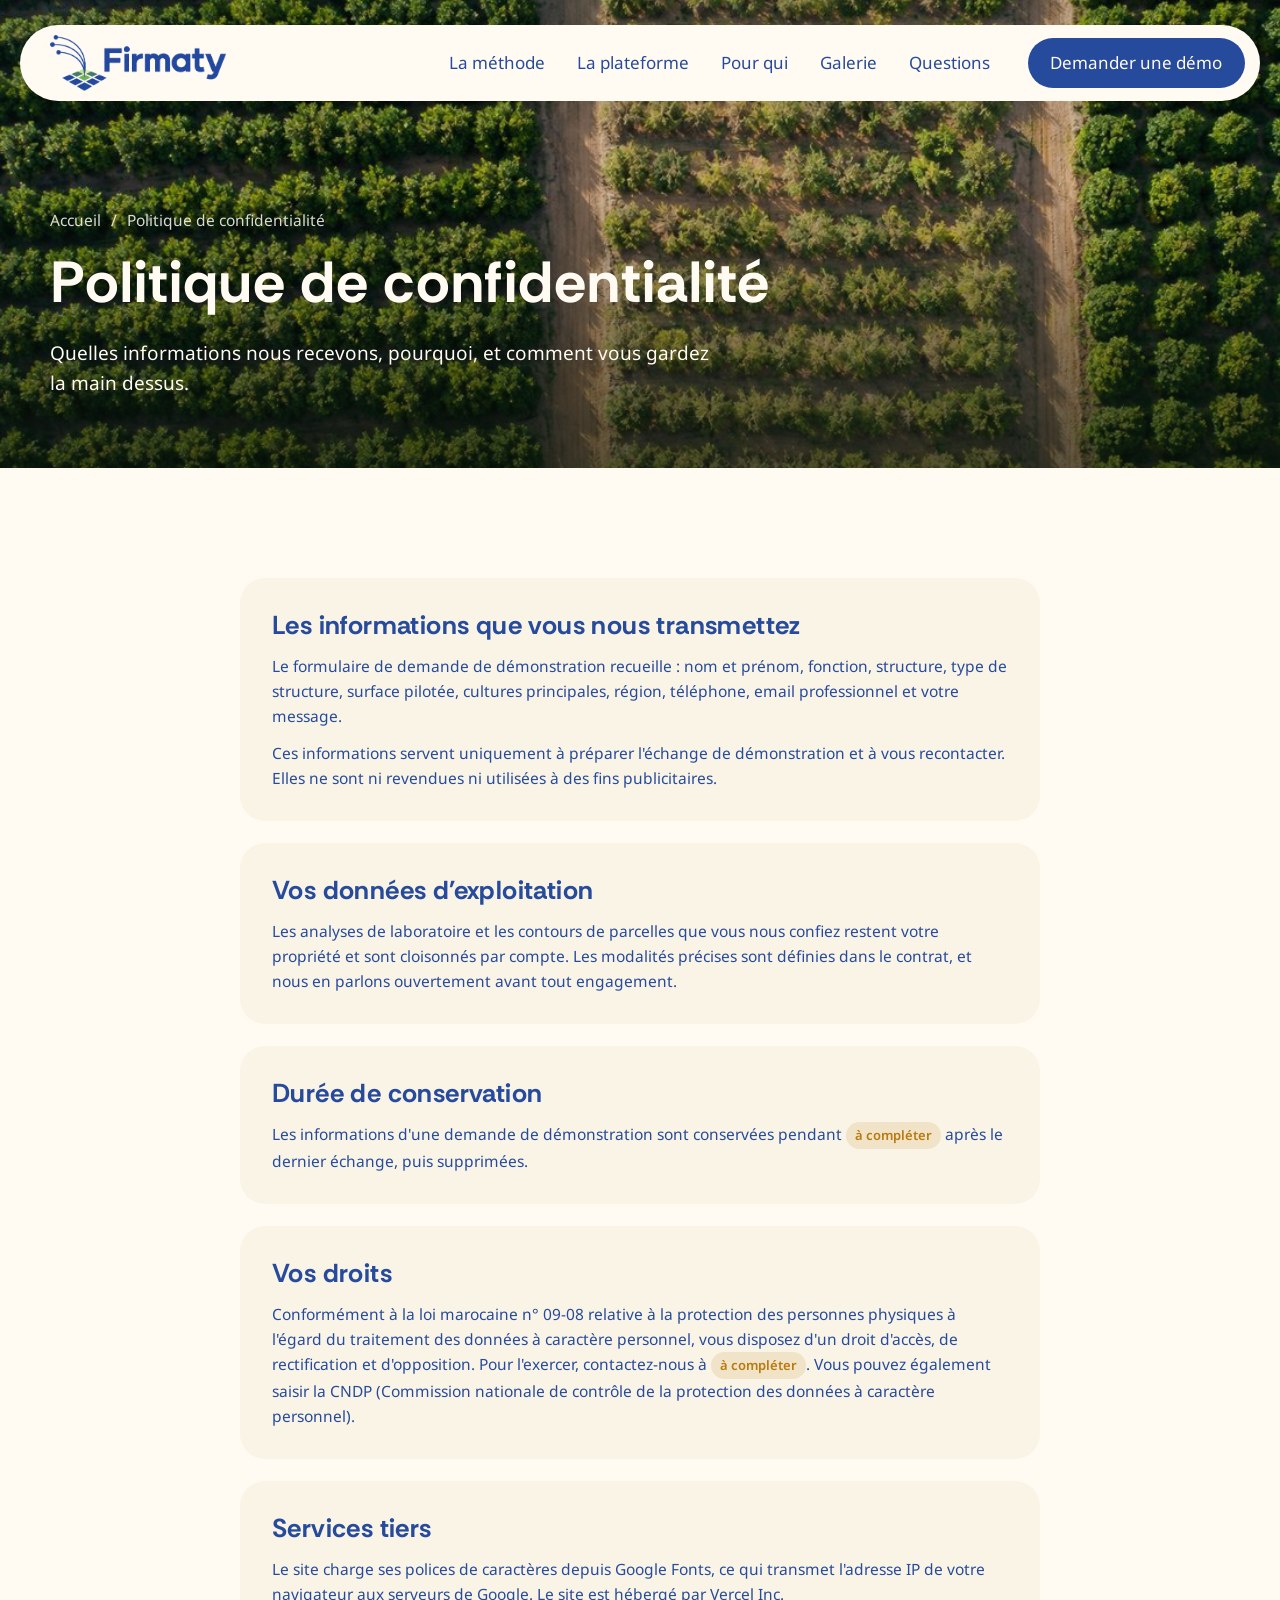
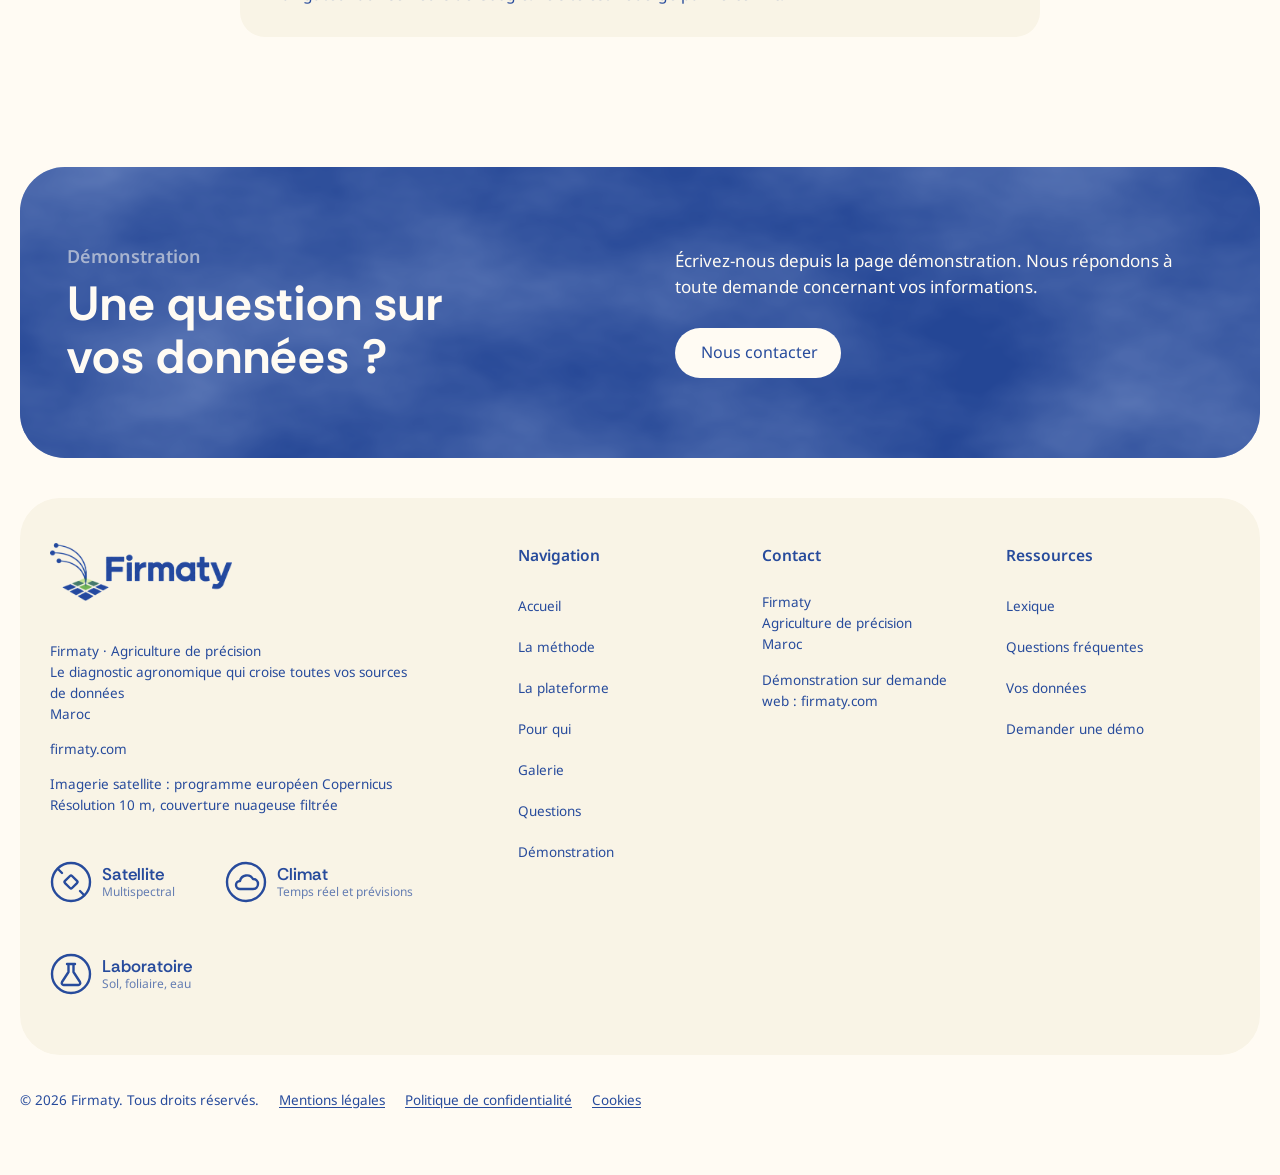
==== site/confidentialite.html @ 3177e8ce "Logo Firmaty, correctif des cercles, pages légales et espacements - Nouveau logo (en-tête, pied de p" ====
<!doctype html>
<html lang="fr">
<head>
<meta charset="utf-8">
<meta name="viewport" content="width=device-width, initial-scale=1, viewport-fit=cover">
<title>Politique de confidentialité · Firmaty</title>
<meta name="description" content="Comment Firmaty traite les informations transmises via le site.">
<link rel="canonical" href="https://firmaty.com/confidentialite.html">
<link rel="icon" type="image/png" href="img/favicon-64.png"><link rel="apple-touch-icon" href="img/apple-touch-icon.png">
<meta name="theme-color" content="#274B9C">
<meta property="og:type" content="website"><meta property="og:site_name" content="Firmaty"><meta property="og:locale" content="fr_FR">
<meta property="og:title" content="Politique de confidentialité · Firmaty"><meta property="og:description" content="Comment Firmaty traite les informations transmises via le site."><meta property="og:url" content="https://firmaty.com/confidentialite.html"><meta property="og:image" content="https://firmaty.com/img/hero.jpg">
<meta name="twitter:card" content="summary_large_image">
<link rel="preconnect" href="https://fonts.googleapis.com"><link rel="preconnect" href="https://fonts.gstatic.com" crossorigin><link href="https://fonts.googleapis.com/css2?family=Rethink+Sans:wght@500;600;700&family=Noto+Sans:wght@400;500;600;700&display=swap" rel="stylesheet">
<link rel="stylesheet" href="site.css">
</head>
<body>
<a class="skip" href="#contenu">Aller au contenu</a>
<div class="hdr" id="hdr">
  <nav class="bar" aria-label="Navigation principale">
    <a class="logo" href="index.html"><img src="img/logo-firmaty.png" alt="Firmaty, accueil" width="471" height="150"></a>
    <ul class="links">
      <li><a href="methode.html">La méthode</a></li><li><a href="plateforme.html">La plateforme</a></li><li><a href="pour-qui.html">Pour qui</a></li><li><a href="galerie.html">Galerie</a></li><li><a href="questions.html">Questions</a></li>
      <li class="cta"><a class="btn btn-blue" href="contact.html">Demander une démo</a></li>
      <li class="bl"><button class="burger" id="burger" aria-expanded="false" aria-controls="drop" aria-label="Ouvrir le menu"><svg viewBox="0 0 24 24" fill="none" stroke="currentColor" stroke-width="2" stroke-linecap="round"><path d="M4 7h16M4 12h16M4 17h16"/></svg></button></li>
    </ul>
  </nav>
</div>
<div class="drop" id="drop"><a href="index.html">Accueil</a><a href="methode.html">La méthode</a><a href="plateforme.html">La plateforme</a><a href="pour-qui.html">Pour qui</a><a href="galerie.html">Galerie</a><a href="questions.html">Questions</a><a class="btn btn-blue" href="contact.html">Demander une démo</a></div>
<header class="phero small" id="top">
  <img class="bg" src="img/vue-aerienne.jpg" alt="">
  <p class="crumb a1"><a href="index.html">Accueil</a><span aria-hidden="true">/</span><span>Politique de confidentialité</span></p>
  <h1 class="a1">Politique de confidentialité</h1>
  <p class="lead a1">Quelles informations nous recevons, pourquoi, et comment vous gardez la main dessus.</p>
</header>
<main id="contenu">
<section class="sec legal-page"><section class="legal-block a2"><h2 class="h3">Les informations que vous nous transmettez</h2><p>Le formulaire de demande de démonstration recueille : nom et prénom, fonction, structure, type de structure, surface pilotée, cultures principales, région, téléphone, email professionnel et votre message.</p><p>Ces informations servent uniquement à préparer l'échange de démonstration et à vous recontacter. Elles ne sont ni revendues ni utilisées à des fins publicitaires.</p></section><section class="legal-block a2"><h2 class="h3">Vos données d'exploitation</h2><p>Les analyses de laboratoire et les contours de parcelles que vous nous confiez restent votre propriété et sont cloisonnés par compte. Les modalités précises sont définies dans le contrat, et nous en parlons ouvertement avant tout engagement.</p></section><section class="legal-block a2"><h2 class="h3">Durée de conservation</h2><p>Les informations d'une demande de démonstration sont conservées pendant <span class="todo">à compléter</span> après le dernier échange, puis supprimées.</p></section><section class="legal-block a2"><h2 class="h3">Vos droits</h2><p>Conformément à la loi marocaine n° 09-08 relative à la protection des personnes physiques à l'égard du traitement des données à caractère personnel, vous disposez d'un droit d'accès, de rectification et d'opposition. Pour l'exercer, contactez-nous à <span class="todo">à compléter</span>. Vous pouvez également saisir la CNDP (Commission nationale de contrôle de la protection des données à caractère personnel).</p></section><section class="legal-block a2"><h2 class="h3">Services tiers</h2><p>Le site charge ses polices de caractères depuis Google Fonts, ce qui transmet l'adresse IP de votre navigateur aux serveurs de Google. Le site est hébergé par Vercel Inc.</p></section></section>
</main>
<section class="cta-wrap">
  <div class="band a3">
    <div class="band-txt">
      <p class="eyebrow sl">Démonstration</p>
      <h2 class="h2 sl" style="transition-delay:.1s">Une question sur vos données ?</h2>
    </div>
    <div class="band-side sl" style="transition-delay:.2s">
      <p>Écrivez-nous depuis la page démonstration. Nous répondons à toute demande concernant vos informations.</p>
      <a class="btn btn-cream" href="contact.html">Nous contacter</a>
    </div>
  </div>
</section>
<footer>
  <div class="foot-wrap">
    <div class="foot">
      <div class="grid">
        <div>
          <a class="logo" href="index.html"><img src="img/logo-firmaty.png" alt="Firmaty" width="471" height="150" loading="lazy"></a>
          <div class="ft-text">
            <p>Firmaty · Agriculture de précision<br>Le diagnostic agronomique qui croise toutes vos sources de données<br>Maroc</p>
            <p>firmaty.com</p>
            <p>Imagerie satellite : programme européen Copernicus<br>Résolution 10 m, couverture nuageuse filtrée</p>
          </div>
          <div class="marks">
            <div class="mark"><svg viewBox="0 0 42 42" fill="none" stroke="#274B9C" stroke-width="2.4" stroke-linecap="round" stroke-linejoin="round"><circle cx="21" cy="21" r="19"/><rect x="16" y="16" width="10" height="10" rx="1.5" transform="rotate(45 21 21)"/><path d="M12 12l-4-4M30 30l4 4"/></svg><span>Satellite<small>Multispectral</small></span></div>
            <div class="mark"><svg viewBox="0 0 42 42" fill="none" stroke="#274B9C" stroke-width="2.4" stroke-linecap="round" stroke-linejoin="round"><circle cx="21" cy="21" r="19"/><path d="M15 28h13a5 5 0 0 0 0-10 7 7 0 0 0-13 2 4 4 0 0 0 0 8z"/></svg><span>Climat<small>Temps réel et prévisions</small></span></div>
            <div class="mark"><svg viewBox="0 0 42 42" fill="none" stroke="#274B9C" stroke-width="2.4" stroke-linecap="round" stroke-linejoin="round"><circle cx="21" cy="21" r="19"/><path d="M17 11h8M18.5 11v8L12 29a2 2 0 0 0 2 3h14a2 2 0 0 0 2-3l-6.5-10v-8"/></svg><span>Laboratoire<small>Sol, foliaire, eau</small></span></div>
          </div>
        </div>
        <div><h4>Navigation</h4><ul><li><a href="index.html">Accueil</a></li><li><a href="methode.html">La méthode</a></li><li><a href="plateforme.html">La plateforme</a></li><li><a href="pour-qui.html">Pour qui</a></li><li><a href="galerie.html">Galerie</a></li><li><a href="questions.html">Questions</a></li><li><a href="contact.html">Démonstration</a></li></ul></div>
        <div class="ct"><h4>Contact</h4><p>Firmaty<br>Agriculture de précision<br>Maroc</p><p>Démonstration sur demande<br>web : firmaty.com</p></div>
        <div class="follow"><h4>Ressources</h4><ul><li><a href="methode.html#lexique">Lexique</a></li><li><a href="questions.html">Questions fréquentes</a></li><li><a href="confidentialite.html">Vos données</a></li><li><a href="contact.html">Demander une démo</a></li></ul></div>
      </div>
    </div>
  </div>
  <div class="legal"><span>© 2026 Firmaty. Tous droits réservés.</span><a href="mentions-legales.html">Mentions légales</a><a href="confidentialite.html">Politique de confidentialité</a><a href="cookies.html">Cookies</a></div>
</footer>
<a class="up" id="up" href="#top" aria-label="Revenir en haut"><svg viewBox="0 0 24 24" fill="none" stroke="currentColor" stroke-width="2.6" stroke-linecap="round" stroke-linejoin="round"><path d="M12 19V5M5 12l7-7 7 7"/></svg></a>
<script src="site.js"></script>
</body>
</html>
---- site/site.css ----
/* Layout: one-page structure following the reference home page — floating pill header, full-screen hero, hexagon "méthode", sand box with 4 cards + tall image card, 3-column 7-tile gallery, blue contact block, rounded footer + legal bar. Single light look by design. */
:root{
  --blue:#274B9C;
  --blue-deep:#1F3F88;
  --blue-soft:rgba(39,75,156,.49);
  --cream:#FFFBF3;
  --sand:#F9F4E6;
  --mist:#E7E8EB;
  --white:#FFFFFF;
  --ink:#1D1D1B;
  --ok:#2F7D4A;--warn:#B97A0E;--crit:#BE3B33;
  --display:'Rethink Sans',system-ui,-apple-system,'Segoe UI',sans-serif;
  --body:'Noto Sans',system-ui,-apple-system,'Segoe UI',sans-serif;
  color-scheme:light;
}
*{box-sizing:border-box}
html{scroll-behavior:smooth}
body{margin:0;background:var(--cream);color:var(--blue);font-family:var(--body);font-size:17px;line-height:26px;-webkit-font-smoothing:antialiased;overflow-x:hidden}
img,svg,canvas{max-width:100%;display:block}
a{color:inherit}
h1,h2,h3,h4{margin:0;font-family:var(--display);font-weight:700;text-wrap:balance}
p{margin:0}
:focus-visible{outline:2px solid currentColor;outline-offset:3px}

.eyebrow{font-family:var(--body);font-size:19px;line-height:30px;font-weight:600;letter-spacing:.1px;color:var(--blue-soft);margin-bottom:9px}
.h2{font-size:51px;line-height:57px;letter-spacing:.8px}

.btn{display:inline-flex;align-items:center;justify-content:center;font-family:var(--body);font-size:17px;line-height:26px;padding:11px 22px 11px 25px;min-height:50px;border-radius:30px;text-decoration:none;border:1px solid transparent;cursor:pointer;transition:background-color .3s,color .3s,border-color .3s}
.btn-blue{background:var(--blue);color:var(--cream)}
.btn-blue:hover,.btn-blue:focus-visible{background:var(--mist);color:var(--blue)}
.btn-cream{background:var(--cream);color:var(--blue)}
.btn-cream:hover{background:var(--sand)}
.btn-line{background:transparent;color:var(--cream);border-color:var(--cream)}
.btn-line:hover{background:var(--cream);color:var(--blue)}

/* header */
.hdr{position:fixed;left:0;right:0;top:0;z-index:60;padding:calc(env(safe-area-inset-top,0px) + 25px) 20px 0;pointer-events:none}
.bar{pointer-events:auto;max-width:1400px;margin:0 auto;height:76px;background:var(--cream);border-radius:40px;display:flex;align-items:center;justify-content:space-between;padding:0 15px 0 30px;transition:box-shadow .3s}
.hdr.stuck .bar{box-shadow:0 8px 30px rgba(39,75,156,.12)}
.logo{display:flex;align-items:center;gap:12px;text-decoration:none;color:var(--blue)}
.logo img{height:56px;width:auto;display:block}

.links{display:flex;align-items:center;list-style:none;margin:0;padding:0}
.links a{display:block;padding:13px 16px;text-decoration:none;font-size:17px;line-height:26px}
.links a:hover{text-decoration:underline;text-underline-offset:6px}
.links .cta{margin-left:22px}
.links .cta a{padding:11px 22px 11px 21px;text-decoration:none}
.burger{display:none;width:44px;height:44px;border-radius:50%;border:0;background:var(--blue);color:var(--cream);cursor:pointer;align-items:center;justify-content:center}
.burger svg{width:20px;height:20px}
.drop{display:none}

/* hero */
.hero{position:relative;height:100vh;height:100svh;min-height:640px;max-height:1100px;padding:0 50px 80px;display:flex;flex-direction:column;justify-content:flex-end;color:var(--cream);overflow:hidden;background:#405232}
.hero canvas,.hero img.bg{position:absolute;inset:0;width:100%;height:100%;object-fit:cover;object-position:70% center}
.hero::before{content:"";position:absolute;inset:0;background:linear-gradient(0deg,rgba(10,20,10,.5),rgba(10,20,10,.14) 55%,rgba(10,20,10,.18));z-index:1}
.hero>*:not(canvas){position:relative;z-index:2}
.hero h1{font-size:64px;line-height:71px;letter-spacing:1px;max-width:874px}
.hero p{font-size:19px;line-height:30px;letter-spacing:.1px;max-width:620px;margin-top:26px}
.hero .ctas{display:flex;flex-wrap:wrap;gap:10px;margin-top:29px}
.hero .btn{padding:11px 20px 11px 21px}

/* méthode: dotted ring behind three rows of discs; discs sit on the ring so only the arcs between them show */
.about{max-width:1450px;margin:0 auto;padding:60px 50px;display:flex;align-items:center}
.about>*{flex:1 1 0;min-width:0}
.info{--ring:480px;--d1:180px;--d2:178px;--d3:190px;--g1:70px;--g2:70px;--g3:70px;--pad:25px;--ic:79px;--core:100px;display:flex;flex-direction:column;align-items:center;gap:20px;margin-top:20px;background:url("data:image/svg+xml;utf8,<svg xmlns='http://www.w3.org/2000/svg' viewBox='0 0 490 490'><circle cx='245' cy='245' r='242.5' fill='none' stroke='%23274B9C' stroke-width='3.6' stroke-linecap='round' stroke-dasharray='0.36 12.07'/></svg>") center/var(--ring) auto no-repeat}
.info .row{display:flex;justify-content:center;max-width:100%}
.info .r1{gap:var(--g1)}.info .r2{gap:var(--g2)}.info .r3{gap:var(--g3)}
.disc{flex:none;aspect-ratio:1;border-radius:500px;display:flex;flex-direction:column;align-items:center;justify-content:center;padding:var(--pad) 0;outline-offset:4px}
.r1 .disc{width:var(--d1)}.r2 .disc{width:var(--d2)}.r3 .disc{width:var(--d3)}
.disc.m{background:var(--mist)}.disc.s{background:var(--sand)}.disc.core{background:var(--blue)}
.disc .ic{position:relative;top:20px;width:var(--ic);height:var(--ic);transition:top .3s ease-in-out}
.disc .ic svg{width:100%;height:100%}
.disc.core .ic{top:0;width:var(--core);height:var(--core)}
.disc .dlabel{text-align:center;font-size:15.5px;line-height:19px;font-weight:600;color:var(--blue);opacity:0;transition:opacity .2s ease-out}
.disc:hover .ic,.disc:focus-visible .ic{top:0}
.disc:hover .dlabel,.disc:focus-visible .dlabel{opacity:1}
@media (hover:none){.disc .ic{top:0}.disc .dlabel{opacity:1}}
.about-txt{min-height:250px;display:flex;flex-direction:column;justify-content:center;align-items:flex-start}
.about-txt .eyebrow{margin-bottom:9px}
.about-txt .h2{max-width:491px;margin-bottom:28px}
.about-txt p.t{font-size:15.5px;line-height:24px;max-width:540px}
.about-txt p.t+p.t{margin-top:17px}

/* why Firmaty: sand box, two columns of two cards + tall image card */
.wrap20{padding:0 20px}
.box{max-width:1400px;margin:0 auto;background:var(--sand);border-radius:50px;padding:60px 30px;display:flex;flex-direction:column;align-items:center;gap:20px}
.box>.eyebrow{margin:0 0 -10px;text-align:center}
.box>.h2{max-width:874px;text-align:center;padding-bottom:10px}
.why-row{display:flex;gap:20px;width:100%;margin-top:20px}
.why-col{flex:1 1 0;min-width:0;display:flex;flex-direction:column;gap:20px}
.card{--cp:25px;--dot:12.5px;background:var(--cream);border-radius:25px;padding:var(--cp);min-height:310px;display:flex;flex-direction:column;justify-content:space-between}
.card .txt{display:flex;flex-direction:column;gap:10px}
.card h3{font-size:26px;line-height:36px}
.card p{font-size:15.5px;line-height:24px}
.dots{display:grid;grid-template-columns:repeat(2,var(--dot));gap:2px calc(var(--dot)*.32)}
.dots i{width:var(--dot);height:var(--dot);border-radius:50%;background:rgba(39,75,156,.3)}
.dots i.f{background:var(--blue)}
.imgcard{--ip:40px;flex:1 1 0;min-width:0;position:relative;border-radius:25px;overflow:hidden;display:flex;text-decoration:none;color:var(--white);background:#405232}
.imgcard canvas,.imgcard img.bg{position:absolute;inset:0;width:100%;height:100%;object-fit:cover;object-position:84% center;transition:transform 1.2s ease}
.imgcard:hover img.bg{transform:scale(1.04)}
.imgcard::before{content:"";position:absolute;inset:0;z-index:1;background:linear-gradient(180deg,rgba(14,24,14,.38),rgba(14,24,14,0) 40%),rgba(29,29,27,.08)}
.imgcard .in{position:relative;z-index:2;width:100%;padding:var(--ip);display:flex;flex-direction:column;justify-content:space-between;gap:20px}
.imgcard h3{font-size:43px;line-height:47px;letter-spacing:.4px;max-width:300px;color:var(--white)}
.imgcard .btn{width:100%}

/* gallery: three columns, outer 380px tiles, middle 300px tiles + button */
.work{max-width:1450px;margin:0 auto;padding:60px 50px 0;display:flex;flex-direction:column;align-items:center;gap:20px}
.work>.eyebrow{margin:0 0 -10px;text-align:center}
.work>.h2{text-align:center;padding-bottom:15px}
.gal{--tall:380px;--short:300px;display:flex;gap:30px;width:100%;margin-top:20px}
.gcol{flex:1 1 0;min-width:0;display:flex;flex-direction:column;gap:30px}
.gcol.mid{min-height:250px}
.tile{position:relative;border-radius:25px;overflow:hidden;background:var(--sand);min-height:var(--tall)}
.gcol.mid .tile{min-height:var(--short)}
.gcol.mid .tile.lastt{margin-bottom:20px}
.gcol.mid>.btn{align-self:center}
.tile canvas,.tile img.bg{position:absolute;inset:0;width:100%;height:100%;object-fit:cover}

/* app screens shown inside tiles */
.screen{position:absolute;left:18px;right:18px;top:18px;background:var(--white);border-radius:14px;overflow:hidden;font-size:12px;line-height:1.4;color:var(--blue);box-shadow:0 12px 30px rgba(39,75,156,.12)}
.chrome{display:flex;align-items:center;gap:10px;padding:8px 12px;background:var(--mist);font-size:11px;color:rgba(39,75,156,.7)}
.chrome i{width:8px;height:8px;border-radius:50%;background:rgba(39,75,156,.25);display:inline-block;margin-right:3px}
.chrome span{background:var(--white);border-radius:30px;padding:2px 12px;flex:1;min-width:0;overflow:hidden;text-overflow:ellipsis;white-space:nowrap}
.app{padding:13px 14px}
.tabs{display:flex;gap:4px;margin-bottom:11px;flex-wrap:wrap}
.tabs span{padding:3px 10px;border-radius:30px;font-size:11px;background:var(--cream)}
.tabs span.on{background:var(--blue);color:var(--cream)}
.app h4{font-size:16px;line-height:1.3}
.meta{color:rgba(39,75,156,.6);font-size:11px;margin-bottom:9px}
.kpis{display:grid;grid-template-columns:repeat(2,minmax(0,1fr));gap:6px}
.kpis.k3{grid-template-columns:repeat(3,minmax(0,1fr))}
.kpis.k4{grid-template-columns:repeat(4,minmax(0,1fr))}
.kpi{background:var(--cream);border-radius:10px;padding:7px 10px;min-width:0}
.kpi small{display:block;font-size:10.5px;color:rgba(39,75,156,.65);white-space:nowrap;overflow:hidden;text-overflow:ellipsis}
.kpi b{font-family:var(--display);font-size:19px;font-variant-numeric:tabular-nums;line-height:1.25}
.kpi em{font-style:normal;font-size:10.5px;display:block;color:rgba(39,75,156,.65)}
.lbl{font-weight:600;font-size:11.5px;margin:11px 0 6px}
.bars5{display:grid;grid-template-columns:repeat(5,1fr);gap:8px;align-items:end;height:80px}
.bars5 div{display:flex;flex-direction:column;align-items:center;gap:3px;height:100%;justify-content:flex-end;font-size:10.5px}
.bars5 i{display:block;width:100%;border-radius:6px 6px 2px 2px;background:var(--blue)}
.bars5 span{color:rgba(39,75,156,.6)}
.chip{font-size:11px;font-weight:600;padding:2px 8px;border-radius:30px;white-space:nowrap}
.chip.ok{background:rgba(47,125,74,.12);color:var(--ok)}
.chip.warn{background:rgba(185,122,14,.14);color:var(--warn)}
.chip.crit{background:rgba(190,59,51,.12);color:var(--crit)}
.chip.n{background:var(--mist)}
table.mini{width:100%;border-collapse:collapse;font-size:11px;margin-top:6px;font-variant-numeric:tabular-nums}
table.mini th{font-weight:600;text-align:left;color:rgba(39,75,156,.6);padding:4px 2px;border-bottom:1px solid var(--mist)}
table.mini td{padding:5px 2px;border-bottom:1px solid var(--mist)}
.ring{display:flex;align-items:center;gap:12px;background:var(--cream);border-radius:10px;padding:9px}
.ring svg{width:56px;height:56px;flex:none}
.ring b{font-family:var(--display);font-size:14.5px;display:block}
.dev{display:grid;grid-template-columns:76px 1fr 52px;gap:8px;align-items:center;font-size:11px;padding:3px 0;font-variant-numeric:tabular-nums}
.dev .ax{position:relative;height:8px}
.dev .ax::before{content:"";position:absolute;left:50%;top:-3px;bottom:-3px;width:1px;background:rgba(39,75,156,.3)}
.dev .ax i{position:absolute;top:0;height:100%;border-radius:4px}
.dev span:last-child{text-align:right}
.prog{height:8px;border-radius:8px;background:var(--mist);overflow:hidden;margin:4px 0}
.prog i{display:block;height:100%;width:90%;background:var(--blue);border-radius:8px}
.svc{margin-top:8px}
.svc h5{margin:0 0 3px;font-size:11.5px;font-weight:600}
.svc div{display:flex;justify-content:space-between;align-items:center;padding:4px 0;border-bottom:1px solid var(--mist);font-size:11px}

/* contact: textured blue block (texture under a 62% blue veil), copy left, form right */
.contact-wrap{max-width:1440px;margin:0 auto;padding:150px 20px 0}
.contact{position:relative;display:flex;border-radius:45px;padding:75px 47px 85px;overflow:hidden;color:var(--cream);background:#2c4c9a url("data:image/svg+xml;utf8,<svg xmlns='http://www.w3.org/2000/svg' viewBox='0 0 1400 800' preserveAspectRatio='xMidYMid slice'><filter id='t'><feTurbulence type='fractalNoise' baseFrequency='.0035 .006' numOctaves='5' seed='9'/><feColorMatrix values='0 0 0 0 .55  0 0 0 0 .64  0 0 0 0 .86  0 0 0 1.4 -.35'/></filter><rect width='1400' height='800' fill='%23203f8c'/><rect width='1400' height='800' filter='url(%23t)'/></svg>") center/cover no-repeat}
.contact::before{content:"";position:absolute;inset:0;background:var(--blue);opacity:.62}
.contact>*{position:relative;z-index:1;flex:1 1 0;min-width:0}
.contact .eyebrow{color:rgba(255,251,243,.55);margin:0 0 -4px}
.contact .h2{color:var(--cream);max-width:448px;padding-bottom:20px}
.ct-copy p{font-size:17px;line-height:26px;max-width:468px}
.ct-copy p.p1{margin-bottom:25px}
.ct-form{padding-left:80px}
form{display:grid;grid-template-columns:repeat(2,minmax(0,1fr));gap:20px 10px}
.f{display:flex;flex-direction:column;min-width:0}
.f.full{grid-column:1/-1}
.f label{font-size:19px;line-height:30px}
.f input,.f textarea{font:inherit;font-size:17px;line-height:26px;color:var(--cream);background:transparent;border:0;border-bottom:1px solid rgba(255,251,243,.55);border-radius:3px 3px 0 0;padding:8px 16px;width:100%;transition:background-color .2s,border-color .2s}
.f textarea{padding:5px 14px;height:89px;resize:vertical}
.f input::placeholder,.f textarea::placeholder{color:rgba(255,251,243,.6)}
.f input:focus,.f textarea:focus{outline:none;border-bottom-color:var(--cream);background-color:rgba(255,255,255,.06)}
.consent{grid-column:1/-1;display:flex;gap:13px;align-items:center;font-size:13.5px;line-height:21px;margin-top:6px}
.consent input{width:20px;height:20px;margin:0;accent-color:var(--cream);flex:none}
.send{grid-column:1/-1;display:flex;align-items:center;gap:18px;flex-wrap:wrap;margin-top:10px}
.send .btn{min-height:48px;padding:11px 25px;border-radius:40px}
.err{font-size:13.5px;color:#FFE0CC}
.done{grid-column:1/-1;border:1px solid rgba(255,251,243,.35);border-radius:25px;padding:30px}
.done h3{font-size:26px;line-height:36px;margin-bottom:6px}

/* footer */
.foot-wrap{padding:0 20px;max-width:1440px;margin:40px auto 0;position:relative}
.foot{background:var(--sand);border-radius:40px;padding:45px 30px 60px}
.foot .grid{display:grid;grid-template-columns:680px 187px 296px 136px;justify-content:space-between;gap:20px}
.foot .logo img{height:58px}

.foot p{font-size:13.5px;line-height:21px}
.ft-text{margin-top:40px;display:flex;flex-direction:column;gap:14px;max-width:376px}
.foot h4{font-family:var(--body);font-size:15.5px;line-height:24px;font-weight:600;margin-bottom:25px}
.foot ul{list-style:none;padding:0;margin:0;display:flex;flex-direction:column;gap:15px}
.foot ul a{font-size:13.5px;line-height:21px;text-decoration:none}
.foot ul a:hover{text-decoration:underline}
.ct p+p{margin-top:15px}
.social{display:flex;flex-direction:column;gap:9px}
.social a{width:21px;height:21px;display:block}
.marks{display:flex;align-items:center;gap:50px;margin-top:45px;flex-wrap:wrap}
.mark{display:flex;align-items:center;gap:10px;font-family:var(--display);font-weight:600;font-size:17px;line-height:1.15}
.mark svg{width:42px;height:42px;flex:none}
.mark small{display:block;font-family:var(--body);font-weight:400;font-size:12px;color:rgba(39,75,156,.7)}
.legal{max-width:1440px;margin:0 auto;padding:35px 20px 64px;display:flex;flex-wrap:wrap;gap:20px;font-size:13.5px;line-height:21px}
.legal a{text-decoration:underline;text-underline-offset:2px}
.up{position:fixed;right:27px;bottom:calc(env(safe-area-inset-bottom,0px) + 27px);z-index:50;width:48px;height:48px;border-radius:50%;background:var(--blue);color:var(--cream);display:grid;place-items:center;text-decoration:none;opacity:0;transform:translateY(20px);pointer-events:none;transition:opacity .3s,transform .3s}
.up.on{opacity:1;transform:none;pointer-events:auto}
.up svg{width:24px;height:24px}


/* méthode breakpoints */
@media (max-width:1366px){.about{padding:50px}.info{--ring:460px;--d1:160px;--d2:160px;--d3:160px;--g2:52px;--pad:18px;--ic:75px;--core:90px}.disc .dlabel{font-size:15px;line-height:18px}}
@media (max-width:1200px){.info{--ring:435px;--d1:150px;--d2:150px;--d3:150px;--g2:31px;--pad:12px;--ic:71px}.disc .dlabel{font-size:14px}.about-txt{padding-left:30px}}
@media (max-width:1024px){.about{padding:50px 30px}.info{--ring:373px;--d1:125px;--d2:125px;--d3:125px;--g1:25px;--g2:23px;--g3:25px;--pad:5px;--ic:66px}.disc .dlabel{font-size:13px}}
@media (max-width:880px){.about>*{flex:none}.about{flex-direction:column;align-items:stretch;padding:80px 30px 110px;max-width:610px}.about-txt{order:-1;padding-left:0}.info{margin-top:40px;--g1:36px;--g2:39px;--g3:30px;--pad:7px}.disc{padding-bottom:9px}.disc .ic{top:0!important}.disc .dlabel{opacity:1;font-size:12px;line-height:15px}}
@media (max-width:650px){.about{padding:30px 20px 80px}.about-txt{padding-top:20px}.info{margin-top:30px;gap:10px;--ring:250px;--d1:100px;--d2:90px;--d3:100px;--g2:10px;--pad:3px;--ic:55px;--core:60px}.r2 .disc{padding:0}.r2 .disc .ic{width:50px;height:50px}.r2 .disc.core .ic{width:60px;height:60px}.disc .ic{margin-bottom:-4px}.disc .dlabel{font-size:10.5px;line-height:13px}.about-txt p.t{font-size:13px;line-height:20px}}


/* type scale + section breakpoints (cards, gallery, contact) */
@media (max-width:1366px){
  .eyebrow{font-size:18px;line-height:29px}.h2{font-size:48px;line-height:53px}
  .btn,.f input,.f textarea,.ct-copy p{font-size:16px;line-height:25px}.f label{font-size:18px;line-height:29px}
  .card{--cp:24px;--dot:11.6px}.card h3{font-size:25px;line-height:33px}.card p{font-size:14.5px;line-height:23px}
  .imgcard{--ip:37px}.imgcard h3{font-size:41px;line-height:45px}
  .work{padding:50px 50px 0}.gal{--tall:360px;--short:280px}
  .contact{padding:70px 47px 80px}
}
@media (max-width:1200px){
  .eyebrow{font-size:17.5px;line-height:29px}.h2{font-size:46px;line-height:50px}
  .btn,.f input,.f textarea,.ct-copy p{font-size:15.5px;line-height:25px}.f label{font-size:17.5px;line-height:29px}
  .card{--cp:22px;--dot:10.8px;min-height:335px}.card h3{font-size:23px;line-height:31px}.card p{font-size:14px;line-height:21.5px}
  .imgcard{--ip:35px}.imgcard h3{font-size:39px;line-height:43px}
  .work{padding:50px}.gal{--tall:330px;--short:240px}.gcol.mid{min-height:240px}
  .ct-form{padding-left:30px;flex:0 1 44%}
}
@media (max-width:1024px){
  .h2{font-size:44px;line-height:50px}
  .imgcard{--ip:30px}.imgcard h3{font-size:36px;line-height:40px}.imgcard .btn{padding:9px 20px 9px 18px}
  .gal{--tall:270px;--short:200px}.hide-tab{display:none!important}
}
@media (max-width:880px){
  .why-row{flex-wrap:wrap}.why-col,.why-row>.imgcard{flex:1 1 100%}.card{min-height:260px}.imgcard .btn{margin-top:40px}
  .work{max-width:650px}.gal{flex-wrap:wrap}.gcol{flex:1 1 100%}.gcol.mid{order:99;min-height:0}.hide-mx{display:none!important}
  .contact{flex-wrap:wrap;gap:40px}.contact>*{flex:1 1 100%}.ct-form{padding-left:0}
  .marks{display:none}
}
@media (max-width:650px){
  .eyebrow{font-size:15.5px;line-height:26px}.h2{font-size:35px;line-height:39px;letter-spacing:.5px}
  .btn,.f input,.f textarea,.ct-copy p{font-size:14.5px;line-height:23px}.f label{font-size:15.5px;line-height:25px}
  .btn{min-height:40px;padding:7px 18px 8px 20px;border-radius:40px}
  .box{border-radius:30px;padding:70px 20px 25px}.box>.h2{margin-top:-13px}
  .card{border-radius:20px;--dot:10.5px}.card h3{font-size:22px;line-height:28px}.card p{font-size:13px;line-height:20px}
  .imgcard{border-radius:20px;--ip:25px}.imgcard h3{font-size:28px;line-height:32px}.imgcard .btn{margin-top:15px;padding:7px 18px 8px 20px}
  .work{padding:80px 20px 50px}.work>.h2{margin-top:-13px}.gal{--tall:33vh;--short:22vh}.tile{border-radius:20px}.gcol.mid>.btn{margin-top:-4px}
  .contact-wrap{padding-top:80px}.contact{border-radius:30px;padding:50px 20px}.contact .h2{max-width:408px}
  form{grid-template-columns:1fr}
}

/* entrance animations */
.a1,.a2,.fi,.sl{transition:transform 1s ease,opacity 1s ease}
.js .fi.pre{opacity:.001}
.js .sl.pre{transform:translateX(-20px);opacity:.001}
.js .a1.pre{transform:translateX(-20px);opacity:.001}
.js .a2.pre{transform:translateY(30px);opacity:.001}
.fd{transition:opacity .5s ease}
.js .fd.pre{opacity:.001}
.a3{transition:transform 1s ease}
.js .a3.pre{transform:translateY(80px)}

@media (max-width:1380px){
  .foot .grid{grid-template-columns:minmax(0,2fr) repeat(3,minmax(0,1fr))}
}
@media (max-width:1180px){
  .links li:not(.cta):not(.bl){display:none}
  .burger{display:inline-flex}
  .links .cta{margin:0 10px 0 0}
  .drop{position:fixed;left:20px;right:20px;top:calc(env(safe-area-inset-top,0px) + 112px);z-index:59;background:var(--cream);border-radius:25px;padding:12px;box-shadow:0 20px 40px rgba(39,75,156,.18)}
  .drop.open{display:flex;flex-direction:column}
  .drop a{padding:13px 16px;text-decoration:none;border-radius:14px}
  .drop a:hover{background:var(--sand)}
  .foot .grid{grid-template-columns:repeat(3,minmax(0,1fr))}
  .foot .grid>div:first-child{grid-column:1/-1}
}
@media (max-width:960px){
}
@media (max-width:767px){
  body{font-size:14.5px;line-height:23px}
  .hdr{padding:calc(env(safe-area-inset-top,0px) + 14px) 14px 0}
  .bar{height:60px;padding:0 8px 0 18px}
  .logo img{height:40px}
  .links .cta{display:none}
  .drop{left:14px;right:14px;top:calc(env(safe-area-inset-top,0px) + 84px)}
  .hero{padding:0 20px 80px}
  .hero h1{font-size:42px;line-height:47px;letter-spacing:.5px}
  .hero p{font-size:15.5px;line-height:25px}
  .hero .btn{padding:7px 18px 8px 20px}
  .about-txt p.t{font-size:13px;line-height:20px}
  .foot{padding:40px 20px 50px;border-radius:30px}
  .foot .grid{grid-template-columns:minmax(0,105px) minmax(0,1fr)}
  .foot p,.foot ul a{font-size:11px;line-height:17px}
  .foot h4{font-size:13px;line-height:19px;margin-bottom:12px}
  .foot .follow{grid-column:1/-1}
  .social{flex-direction:row}
  .marks{gap:24px}
  .legal{font-size:11px;line-height:17px;padding:35px 20px 80px}
  .up{width:36px;height:36px;right:24px}.up svg{width:18px;height:18px}
}
@media (prefers-reduced-motion:reduce){
  html{scroll-behavior:auto}
  .a1,.a2,.a3,.fd,.fi,.sl,.btn,.up,.imgcard canvas{transition:none}
  .js .pre{transform:none!important;opacity:1!important}
}
.disc.core .ic img{width:100%;height:100%;object-fit:contain;display:block}
.disc.core .ic{width:calc(var(--core)*1.05);height:calc(var(--core)*1.05)}
.skip{position:absolute;left:16px;top:-60px;z-index:100;background:var(--blue);color:var(--cream);padding:10px 18px;border-radius:30px;text-decoration:none;transition:top .2s}
.skip:focus{top:calc(env(safe-area-inset-top,0px) + 12px)}
@media (max-width:767px){.hero canvas,.hero img.bg{object-position:22% center}}

/* ================= inner pages ================= */
[hidden]{display:none!important}
.links a[aria-current="page"],.drop a[aria-current="page"]{text-decoration:underline;text-underline-offset:6px}

/* page hero: same language as the home hero, shorter */
.phero{position:relative;height:72vh;min-height:540px;max-height:780px;padding:0 50px 70px;display:flex;flex-direction:column;justify-content:flex-end;color:var(--cream);overflow:hidden;background:#405232}
.phero img.bg{position:absolute;inset:0;width:100%;height:100%;object-fit:cover}
.phero::before{content:"";position:absolute;inset:0;z-index:1;background:linear-gradient(0deg,rgba(10,20,10,.66),rgba(10,20,10,.18) 62%,rgba(10,20,10,.28))}
.phero>*:not(img){position:relative;z-index:2}
.crumb{display:flex;gap:10px;font-size:15.5px;line-height:24px;margin-bottom:18px;color:rgba(255,251,243,.85)}
.crumb a{text-decoration:none}.crumb a:hover{text-decoration:underline}
.phero h1{font-size:64px;line-height:71px;letter-spacing:1px;max-width:920px}
.phero .lead{font-size:19px;line-height:30px;max-width:660px;margin-top:24px}

/* generic section heads */
.sec{max-width:1450px;margin:0 auto;padding:110px 50px 0}
.sec-head{display:flex;flex-direction:column;align-items:center;text-align:center;gap:20px;margin-bottom:50px}
.sec-head .eyebrow{margin:0 0 -10px}
.lede{font-size:17px;line-height:26px;max-width:46em;text-align:center}
.box>.lede{margin-top:-6px}
.sec-gap{margin-top:110px}

/* split rows: text + photo or screen */
.split{max-width:1450px;margin:0 auto;padding:110px 50px 0;display:flex;align-items:center;gap:70px}
.split.rev{flex-direction:row-reverse}
.split>*{flex:1 1 0;min-width:0}
.split .txt .h2{margin:4px 0 26px;max-width:600px}
.split .txt>p{font-size:15.5px;line-height:24px;max-width:560px}
.split .txt>p+p{margin-top:16px}
.k{display:block;font-size:13.5px;line-height:20px;font-weight:600;letter-spacing:.08em;color:var(--blue-soft)}
.media{position:relative;border-radius:25px;overflow:hidden;min-height:480px;background:var(--sand)}
.media img{position:absolute;inset:0;width:100%;height:100%;object-fit:cover}
.media.shot{min-height:0;padding:24px}
.screen.static{position:relative;left:auto;right:auto;top:auto;font-size:12.5px}
.tags{list-style:none;padding:0;margin:24px 0 0;display:flex;flex-wrap:wrap;gap:8px}
.tags li{font-size:13.5px;line-height:20px;padding:6px 13px;border-radius:30px;background:var(--sand)}
.ticks{list-style:none;padding:0;margin:14px 0 0;display:flex;flex-direction:column;gap:9px}
.ticks li{position:relative;padding-left:26px;font-size:15px;line-height:22px}
.ticks li::before{content:"";position:absolute;left:0;top:4px;width:15px;height:15px;border-radius:50%;background:var(--blue) url("data:image/svg+xml;utf8,<svg xmlns='http://www.w3.org/2000/svg' viewBox='0 0 16 16'><path d='M4.5 8.3l2.2 2.2 4.8-5' fill='none' stroke='%23FFFBF3' stroke-width='1.8' stroke-linecap='round' stroke-linejoin='round'/></svg>") center/100% no-repeat}

/* card grids */
.grid2,.grid3,.grid4{display:grid;gap:20px;width:100%;margin-top:20px}
.grid2{grid-template-columns:repeat(2,minmax(0,1fr))}
.grid3{grid-template-columns:repeat(3,minmax(0,1fr))}
.grid4{grid-template-columns:repeat(4,minmax(0,1fr))}
.sec .grid3,.sec .grid4{margin-top:0}
.card.line{background:var(--white);border:1px solid rgba(39,75,156,.12);min-height:0;gap:28px;justify-content:flex-start}
.sec .card{background:var(--sand)}
.sec .card.line{background:var(--white)}
.ico{width:64px;height:64px;border-radius:50%;background:var(--mist);display:grid;place-items:center}
.ico svg{width:36px;height:36px}
.pill{align-self:flex-start;font-size:13px;line-height:18px;font-weight:600;padding:6px 13px;border-radius:30px}
.pill.bad{background:rgba(190,59,51,.1);color:var(--crit)}
.pill.good{background:rgba(47,125,74,.12);color:var(--ok)}
.card .stat{font-family:var(--display);font-weight:700;font-size:44px;line-height:1;letter-spacing:.5px;margin-bottom:6px}
.card .stat small{font-size:18px;font-weight:600}
.card .note{font-size:14px;line-height:22px;border-top:1px solid rgba(39,75,156,.14);padding-top:12px;margin-top:6px}
.grid2 .card{min-height:0;gap:30px;justify-content:flex-start}

/* blue band (CTA and big figure) — same texture as the contact block */
.cta-wrap{max-width:1440px;margin:0 auto;padding:130px 20px 0}
.cta-wrap+.cta-wrap{padding-top:20px}
.band{position:relative;display:flex;gap:70px;align-items:center;border-radius:45px;overflow:hidden;color:var(--cream);padding:75px 47px;background:#2c4c9a url("data:image/svg+xml;utf8,<svg xmlns='http://www.w3.org/2000/svg' viewBox='0 0 1400 800' preserveAspectRatio='xMidYMid slice'><filter id='t'><feTurbulence type='fractalNoise' baseFrequency='.0035 .006' numOctaves='5' seed='3'/><feColorMatrix values='0 0 0 0 .55  0 0 0 0 .64  0 0 0 0 .86  0 0 0 1.4 -.35'/></filter><rect width='1400' height='800' fill='%23203f8c'/><rect width='1400' height='800' filter='url(%23t)'/></svg>") center/cover no-repeat}
.band::before{content:"";position:absolute;inset:0;background:var(--blue);opacity:.62}
.band>*{position:relative;z-index:1;flex:1 1 0;min-width:0}
.band .eyebrow{color:rgba(255,251,243,.55);margin-bottom:6px}
.band .h2{color:var(--cream);max-width:560px}
.band-side p{font-size:17px;line-height:26px;max-width:520px}
.band-side .btn{margin-top:28px}
.band-side h3{font-size:26px;line-height:36px;margin-bottom:14px;color:var(--cream)}
.band.big{padding-bottom:75px}
main>.cta-wrap:last-child .band.big{padding-bottom:75px}
.bignum{font-family:var(--display);font-weight:700;font-size:150px;line-height:.95;letter-spacing:-2px}
.bignum small{display:block;font-size:46px;line-height:1.1;letter-spacing:0;margin-top:8px}

/* glossary */
.gloss{display:grid;grid-template-columns:repeat(2,minmax(0,1fr));gap:20px;margin:0}
.gloss div{background:var(--sand);border-radius:25px;padding:26px 28px}
.gloss dt{font-family:var(--display);font-weight:700;font-size:21px;line-height:28px;margin-bottom:8px}
.gloss dd{margin:0;font-size:15.5px;line-height:24px}

/* daily digest */
.digest{max-width:720px;margin:0 auto;background:var(--white);border:1px solid rgba(39,75,156,.12);border-radius:25px;padding:28px;box-shadow:0 20px 50px rgba(39,75,156,.08)}
.digest-head{display:flex;justify-content:space-between;align-items:baseline;margin-bottom:16px}
.digest-head b{font-family:var(--display);font-size:22px}
.digest-head span{font-size:14px;color:var(--blue-soft)}
.digest .kpi b{font-size:24px}
.drow{display:grid;grid-template-columns:auto 1fr auto;gap:16px;align-items:center;padding:16px 0;border-top:1px solid rgba(39,75,156,.12);margin-top:14px}
.drow+.drow{margin-top:0}
.drow b{font-size:15.5px}.drow p{font-size:14.5px;line-height:22px}
.sec-b{width:46px;height:46px;border-radius:50%;background:var(--blue);color:var(--cream);display:grid;place-items:center;font-family:var(--display);font-weight:700}
.digest-src{font-size:13.5px;color:var(--blue-soft);margin-top:6px}
.demo-note{text-align:center;font-size:13.5px;color:var(--blue-soft);margin:40px auto 0;padding:0 20px}

/* audience comparison */
.cmp{display:grid;grid-template-columns:repeat(2,minmax(0,1fr));gap:12px;margin-top:24px}
.cmp>div{border-radius:20px;padding:18px 20px;font-size:15px;line-height:23px}
.cmp b{display:block;font-size:12.5px;letter-spacing:.08em;text-transform:uppercase;margin-bottom:6px}
.cmp .today{background:rgba(190,59,51,.07)}.cmp .today b{color:var(--crit)}
.cmp .with{background:rgba(47,125,74,.09)}.cmp .with b{color:var(--ok)}

/* gallery page */
.masonry{columns:3;column-gap:30px}
.gitem{break-inside:avoid;margin:0 0 30px;border-radius:25px;overflow:hidden;position:relative;background:var(--sand)}
.gitem.scr{padding:18px 18px 64px}
.gbtn{display:block;width:100%;padding:0;border:0;background:none;cursor:zoom-in}
.gbtn img{width:100%;height:auto;display:block;transition:transform .8s ease}
.gbtn:hover img{transform:scale(1.03)}
.gitem figcaption{position:absolute;left:16px;right:16px;bottom:16px;background:rgba(255,251,243,.94);color:var(--blue);font-size:13.5px;line-height:20px;font-weight:600;padding:7px 14px;border-radius:20px;width:fit-content;max-width:calc(100% - 32px);pointer-events:none}
.lb{position:fixed;inset:0;z-index:95;background:rgba(14,24,48,.9);display:flex;align-items:center;justify-content:center;gap:16px;padding:60px 20px}
.lb figure{margin:0;max-width:min(1200px,100%);display:flex;flex-direction:column;align-items:center;gap:14px;min-width:0}
.lb img{max-width:100%;max-height:78vh;border-radius:18px;display:block}
.lb figcaption{color:var(--cream);font-size:15.5px;text-align:center}
.lb button{border:0;cursor:pointer;background:var(--cream);color:var(--blue);border-radius:50%;width:48px;height:48px;font-size:26px;line-height:1;display:grid;place-items:center;flex:none}
.lb-x{position:absolute;top:calc(env(safe-area-inset-top,0px) + 20px);right:20px;font-size:18px!important}

/* questions page */
.faqs{display:flex;flex-direction:column;gap:80px}
.faq-group{display:grid;grid-template-columns:minmax(0,.7fr) minmax(0,1.3fr);gap:60px;align-items:start}
.faq-side{position:sticky;top:130px}
.h3{font-size:34px;line-height:40px;letter-spacing:.4px}
.qa{display:flex;flex-direction:column;gap:12px}
details{background:var(--sand);border-radius:25px;padding:0 26px}
summary{list-style:none;cursor:pointer;display:flex;justify-content:space-between;align-items:center;gap:20px;padding:22px 0;font-family:var(--display);font-weight:700;font-size:20px;line-height:28px}
summary::-webkit-details-marker{display:none}
summary .pm{flex:none;width:36px;height:36px;border-radius:50%;background:var(--blue);color:var(--cream);display:grid;place-items:center;transition:transform .25s,background-color .25s}
summary:hover .pm{background:var(--blue-deep)}
summary .pm svg{width:14px;height:14px}
details[open] summary .pm{transform:rotate(45deg)}
details p{font-size:15.5px;line-height:24px;padding:0 0 24px;max-width:46em}

/* contact page */
.contact-wrap.first{padding-top:110px}
.f select{font:inherit;font-size:17px;line-height:26px;color:var(--cream);background:transparent url("data:image/svg+xml;utf8,<svg xmlns='http://www.w3.org/2000/svg' width='12' height='8'><path d='M1 1l5 5 5-5' fill='none' stroke='%23FFFBF3' stroke-width='1.6'/></svg>") no-repeat right 12px center;border:0;border-bottom:1px solid rgba(255,251,243,.55);border-radius:3px 3px 0 0;padding:8px 16px;width:100%;appearance:none}
.f select option{color:var(--ink)}
.f select:focus{outline:none;border-bottom-color:var(--cream);background-color:rgba(255,255,255,.06)}
.facts{list-style:none;padding:0;margin:30px 0 0;display:flex;flex-direction:column;gap:10px}
.facts li{position:relative;padding-left:30px;font-size:15.5px;line-height:24px}
.facts li::before{content:"";position:absolute;left:0;top:3px;width:18px;height:18px;border-radius:50%;background:rgba(255,251,243,.2) url("data:image/svg+xml;utf8,<svg xmlns='http://www.w3.org/2000/svg' viewBox='0 0 16 16'><path d='M4.5 8.3l2.2 2.2 4.8-5' fill='none' stroke='%23FFFBF3' stroke-width='1.8' stroke-linecap='round' stroke-linejoin='round'/></svg>") center/100% no-repeat}
.after-contact{position:relative;margin-top:40px;padding-top:0;margin-bottom:0}
.after-contact .box{margin-top:0}
.contact-wrap.first .contact{padding-bottom:85px}

/* mockup parts used by the full-size screens */
.risk{display:grid;grid-template-columns:minmax(0,1.3fr) minmax(0,1fr) auto;gap:8px;align-items:center;font-size:11.5px;padding:3px 0}
.track{height:6px;border-radius:6px;background:var(--mist);overflow:hidden}
.track i{display:block;height:100%;border-radius:6px}
.alert{margin-top:12px;border-radius:10px;padding:10px 12px;font-size:11.5px;line-height:1.5;background:var(--sand)}
.alert b{display:block;font-size:12px;margin-bottom:2px}
.alert.crit{background:rgba(190,59,51,.08)}.alert.crit b{color:var(--crit)}

@media (max-width:1366px){
  .phero h1{font-size:58px;line-height:64px}
  .split{gap:50px}.bignum{font-size:130px}
}
@media (max-width:1200px){
  .grid4{grid-template-columns:repeat(2,minmax(0,1fr))}
  .phero h1{font-size:52px;line-height:58px}
  .faq-group{gap:40px}
}
@media (max-width:1024px){
  .split,.split.rev{flex-direction:column;align-items:stretch;gap:40px;padding-top:90px}
  .split .media{min-height:380px}
  .grid3{grid-template-columns:1fr 1fr}
  .masonry{columns:2}
  .band{flex-direction:column;align-items:flex-start;gap:30px}
  .faq-group{grid-template-columns:1fr;gap:24px}.faq-side{position:static}
}
@media (max-width:767px){
  .phero{padding:0 20px 50px;min-height:520px}
  .phero h1{font-size:40px;line-height:45px;letter-spacing:.5px}
  .phero .lead{font-size:15.5px;line-height:25px}
  .crumb{font-size:13.5px}
}
@media (max-width:650px){
  .sec{padding:80px 20px 0}.split{padding:80px 20px 0}
  .sec-gap{margin-top:80px}
  .grid2,.grid3,.grid4,.gloss,.cmp{grid-template-columns:1fr}
  .split .media{min-height:300px;border-radius:20px}.media.shot{padding:12px}
  .card .stat{font-size:36px}
  .lede{font-size:14.5px;line-height:23px}
  .gloss div{border-radius:20px;padding:22px}.gloss dt{font-size:19px;line-height:26px}.gloss dd{font-size:14px;line-height:22px}
  .cta-wrap{padding-top:90px}
  .band{border-radius:30px;padding:50px 20px}.band.big{padding-bottom:50px}
  .bignum{font-size:92px}.bignum small{font-size:30px}
  .after-contact{margin-top:30px}
  .band-side p{font-size:14.5px;line-height:23px}.band-side h3{font-size:22px;line-height:28px}
  .masonry{columns:1}.gitem{border-radius:20px;margin-bottom:20px}
  .h3{font-size:26px;line-height:32px}
  summary{font-size:17px;line-height:24px;padding:18px 0}details{padding:0 20px;border-radius:20px}details p{font-size:14px;line-height:22px}
  .drow{grid-template-columns:auto 1fr;}.drow .chip{grid-column:2;justify-self:start}
  .digest{padding:20px}
  .f select{font-size:14.5px;line-height:23px}
}
@media (prefers-reduced-motion:reduce){.gbtn img,summary .pm{transition:none}}

/* legal pages */
.phero.small{height:52vh;min-height:420px}
.legal-page{max-width:900px;display:flex;flex-direction:column;gap:22px}
.legal-block{background:var(--sand);border-radius:25px;padding:30px 32px}
.legal-block .h3{font-size:26px;line-height:34px;margin-bottom:12px}
.legal-block p{font-size:15.5px;line-height:25px}
.legal-block p+p{margin-top:12px}
.legal-block a{text-decoration:underline;text-underline-offset:3px}
.todo{display:inline-block;background:rgba(185,122,14,.14);color:var(--warn);font-weight:600;font-size:13px;padding:1px 9px;border-radius:20px}
@media (max-width:650px){.legal-block{padding:22px;border-radius:20px}.legal-block .h3{font-size:21px;line-height:28px}.legal-block p{font-size:14px;line-height:22px}}
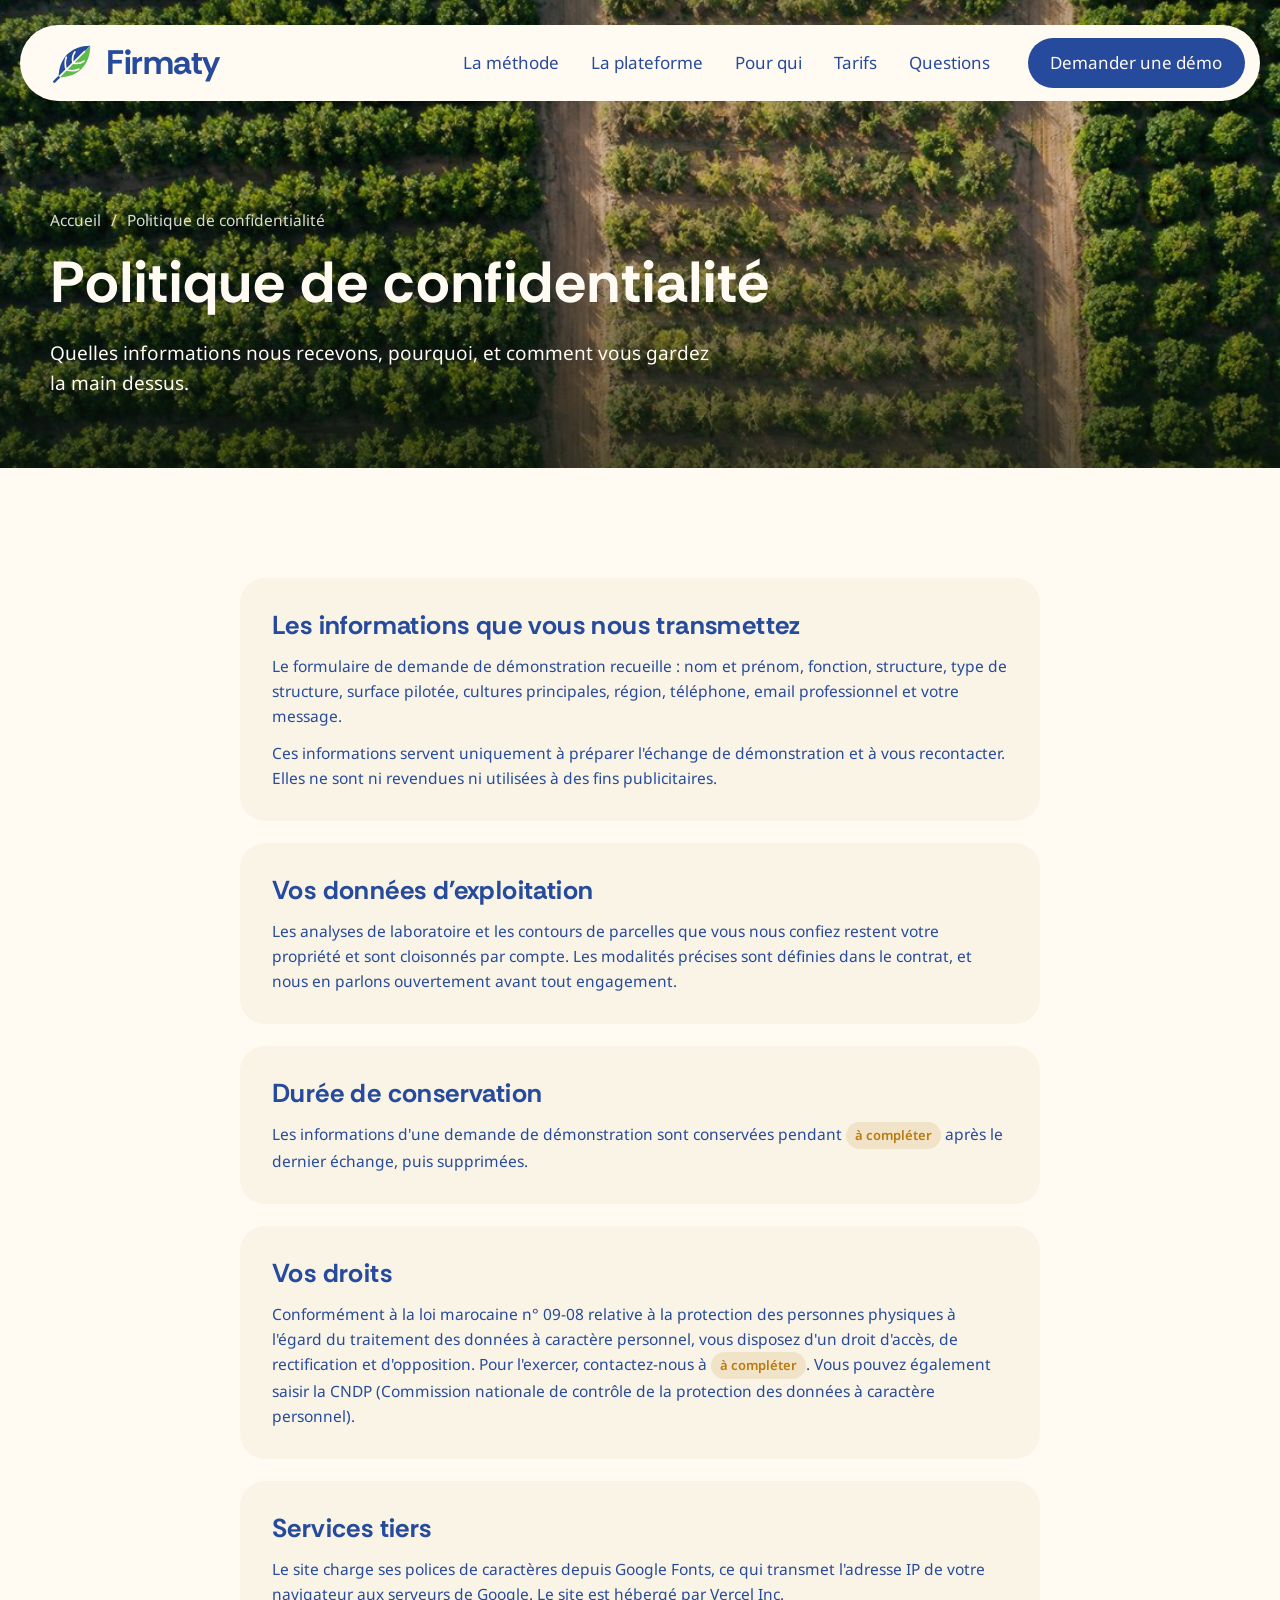
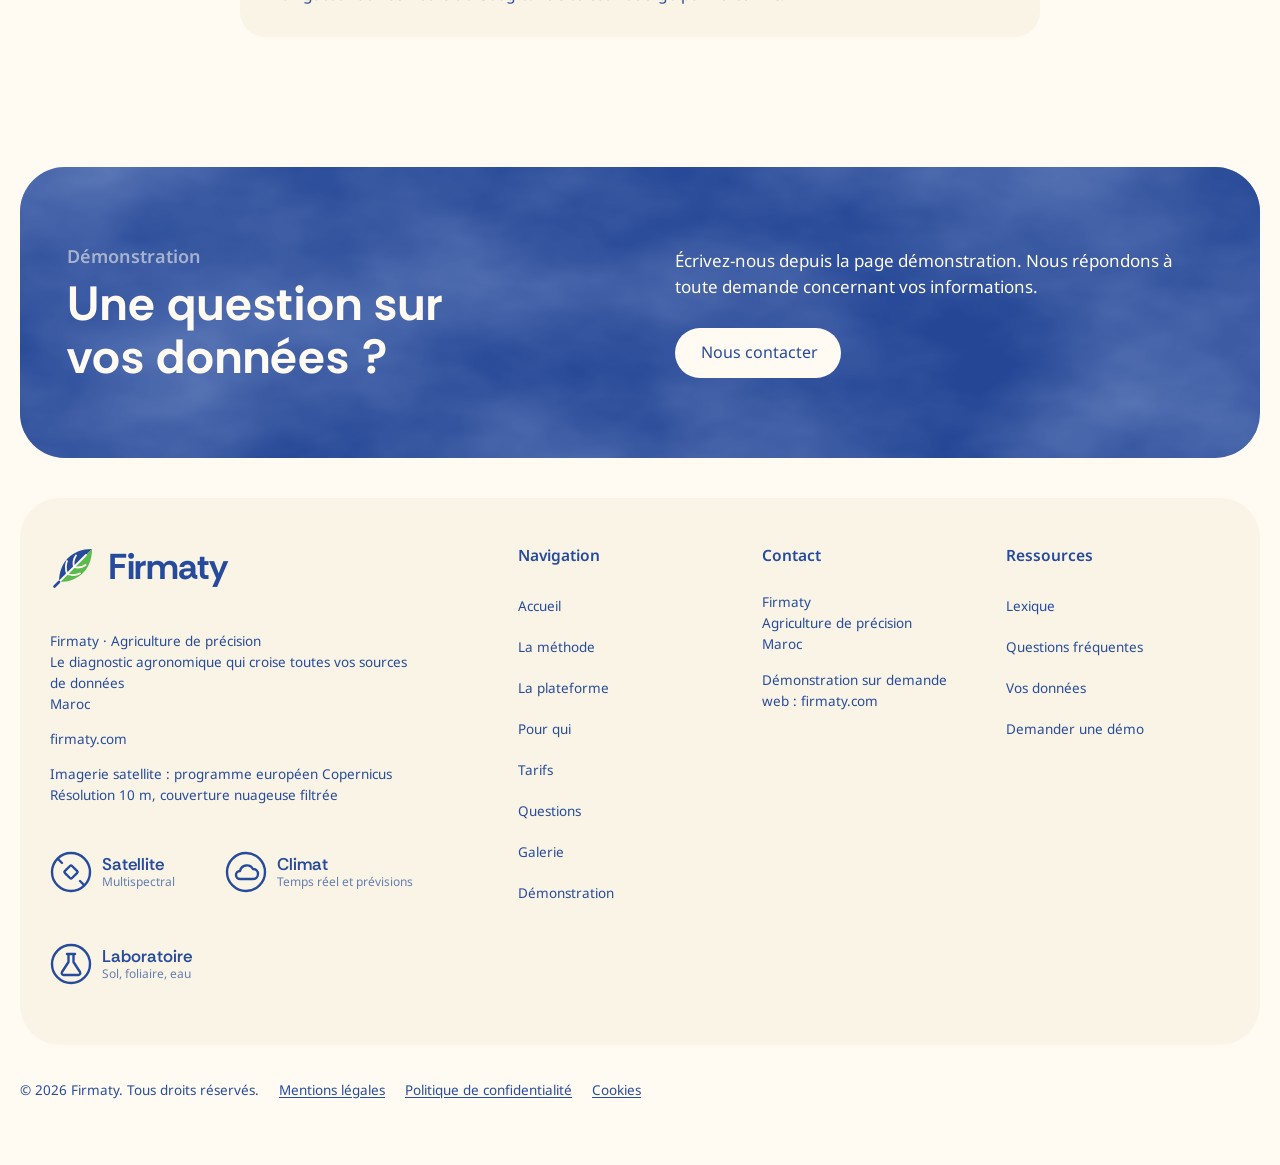
==== commit 178d020e: "Retours client : slogan et mission en accueil, logo feuille, page Tarifs - Accueil : slogan « Voir p" ====
--- a/site/confidentialite.html
+++ b/site/confidentialite.html
@@ -18,15 +18,15 @@
 <a class="skip" href="#contenu">Aller au contenu</a>
 <div class="hdr" id="hdr">
   <nav class="bar" aria-label="Navigation principale">
-    <a class="logo" href="index.html"><img src="img/logo-firmaty.png" alt="Firmaty, accueil" width="471" height="150"></a>
+    <a class="logo" href="index.html" aria-label="Firmaty, accueil"><span class="logo-mark"><svg class="leaf" viewBox="0 0 48 48" aria-hidden="true"><path d="M9 39C9 19 22 6 42 6L9 39Z" fill="#274B9C"/><path d="M9 39L42 6C42 26 29 39 9 39Z" fill="#5CBB4C"/><path d="M9 39L36 12M17 31C15.5 26.5 15.5 22 17 18M24 24C23 20 23.5 16 26 12.5M17 31C21.5 32.5 26 32.5 30 30.5M24 24C28 25 32 24.5 35.5 22" fill="none" stroke="#FFFBF3" stroke-width="1.8" stroke-linecap="round"/><path d="M9 39L4.5 43.5" stroke="#274B9C" stroke-width="2.6" stroke-linecap="round"/></svg></span><b>Firmaty</b><span class="vh"></span></a>
     <ul class="links">
-      <li><a href="methode.html">La méthode</a></li><li><a href="plateforme.html">La plateforme</a></li><li><a href="pour-qui.html">Pour qui</a></li><li><a href="galerie.html">Galerie</a></li><li><a href="questions.html">Questions</a></li>
+      <li><a href="methode.html">La méthode</a></li><li><a href="plateforme.html">La plateforme</a></li><li><a href="pour-qui.html">Pour qui</a></li><li><a href="tarifs.html">Tarifs</a></li><li><a href="questions.html">Questions</a></li>
       <li class="cta"><a class="btn btn-blue" href="contact.html">Demander une démo</a></li>
       <li class="bl"><button class="burger" id="burger" aria-expanded="false" aria-controls="drop" aria-label="Ouvrir le menu"><svg viewBox="0 0 24 24" fill="none" stroke="currentColor" stroke-width="2" stroke-linecap="round"><path d="M4 7h16M4 12h16M4 17h16"/></svg></button></li>
     </ul>
   </nav>
 </div>
-<div class="drop" id="drop"><a href="index.html">Accueil</a><a href="methode.html">La méthode</a><a href="plateforme.html">La plateforme</a><a href="pour-qui.html">Pour qui</a><a href="galerie.html">Galerie</a><a href="questions.html">Questions</a><a class="btn btn-blue" href="contact.html">Demander une démo</a></div>
+<div class="drop" id="drop"><a href="index.html">Accueil</a><a href="methode.html">La méthode</a><a href="plateforme.html">La plateforme</a><a href="pour-qui.html">Pour qui</a><a href="tarifs.html">Tarifs</a><a href="questions.html">Questions</a><a class="btn btn-blue" href="contact.html">Demander une démo</a></div>
 <header class="phero small" id="top">
   <img class="bg" src="img/vue-aerienne.jpg" alt="">
   <p class="crumb a1"><a href="index.html">Accueil</a><span aria-hidden="true">/</span><span>Politique de confidentialité</span></p>
@@ -53,7 +53,7 @@
     <div class="foot">
       <div class="grid">
         <div>
-          <a class="logo" href="index.html"><img src="img/logo-firmaty.png" alt="Firmaty" width="471" height="150" loading="lazy"></a>
+          <a class="logo" href="index.html" aria-label="Firmaty"><span class="logo-mark"><svg class="leaf" viewBox="0 0 48 48" aria-hidden="true"><path d="M9 39C9 19 22 6 42 6L9 39Z" fill="#274B9C"/><path d="M9 39L42 6C42 26 29 39 9 39Z" fill="#5CBB4C"/><path d="M9 39L36 12M17 31C15.5 26.5 15.5 22 17 18M24 24C23 20 23.5 16 26 12.5M17 31C21.5 32.5 26 32.5 30 30.5M24 24C28 25 32 24.5 35.5 22" fill="none" stroke="#FFFBF3" stroke-width="1.8" stroke-linecap="round"/><path d="M9 39L4.5 43.5" stroke="#274B9C" stroke-width="2.6" stroke-linecap="round"/></svg></span><b>Firmaty</b><span class="vh"></span></a>
           <div class="ft-text">
             <p>Firmaty · Agriculture de précision<br>Le diagnostic agronomique qui croise toutes vos sources de données<br>Maroc</p>
             <p>firmaty.com</p>
@@ -65,7 +65,7 @@
             <div class="mark"><svg viewBox="0 0 42 42" fill="none" stroke="#274B9C" stroke-width="2.4" stroke-linecap="round" stroke-linejoin="round"><circle cx="21" cy="21" r="19"/><path d="M17 11h8M18.5 11v8L12 29a2 2 0 0 0 2 3h14a2 2 0 0 0 2-3l-6.5-10v-8"/></svg><span>Laboratoire<small>Sol, foliaire, eau</small></span></div>
           </div>
         </div>
-        <div><h4>Navigation</h4><ul><li><a href="index.html">Accueil</a></li><li><a href="methode.html">La méthode</a></li><li><a href="plateforme.html">La plateforme</a></li><li><a href="pour-qui.html">Pour qui</a></li><li><a href="galerie.html">Galerie</a></li><li><a href="questions.html">Questions</a></li><li><a href="contact.html">Démonstration</a></li></ul></div>
+        <div><h4>Navigation</h4><ul><li><a href="index.html">Accueil</a></li><li><a href="methode.html">La méthode</a></li><li><a href="plateforme.html">La plateforme</a></li><li><a href="pour-qui.html">Pour qui</a></li><li><a href="tarifs.html">Tarifs</a></li><li><a href="questions.html">Questions</a></li><li><a href="galerie.html">Galerie</a></li><li><a href="contact.html">Démonstration</a></li></ul></div>
         <div class="ct"><h4>Contact</h4><p>Firmaty<br>Agriculture de précision<br>Maroc</p><p>Démonstration sur demande<br>web : firmaty.com</p></div>
         <div class="follow"><h4>Ressources</h4><ul><li><a href="methode.html#lexique">Lexique</a></li><li><a href="questions.html">Questions fréquentes</a></li><li><a href="confidentialite.html">Vos données</a></li><li><a href="contact.html">Demander une démo</a></li></ul></div>
       </div>
--- a/site/site.css
+++ b/site/site.css
@@ -38,7 +38,9 @@
 .bar{pointer-events:auto;max-width:1400px;margin:0 auto;height:76px;background:var(--cream);border-radius:40px;display:flex;align-items:center;justify-content:space-between;padding:0 15px 0 30px;transition:box-shadow .3s}
 .hdr.stuck .bar{box-shadow:0 8px 30px rgba(39,75,156,.12)}
 .logo{display:flex;align-items:center;gap:12px;text-decoration:none;color:var(--blue)}
-.logo img{height:56px;width:auto;display:block}
+.logo .leaf{width:46px;height:46px;display:block}
+.logo b{font-family:var(--display);font-size:34px;line-height:1;font-weight:700;letter-spacing:-.5px}
+.logo{gap:10px}
 
 .links{display:flex;align-items:center;list-style:none;margin:0;padding:0}
 .links a{display:block;padding:13px 16px;text-decoration:none;font-size:17px;line-height:26px}
@@ -191,7 +193,7 @@
 .foot-wrap{padding:0 20px;max-width:1440px;margin:40px auto 0;position:relative}
 .foot{background:var(--sand);border-radius:40px;padding:45px 30px 60px}
 .foot .grid{display:grid;grid-template-columns:680px 187px 296px 136px;justify-content:space-between;gap:20px}
-.foot .logo img{height:58px}
+.foot .logo .leaf{width:48px;height:48px}.foot .logo b{font-size:36px}
 
 .foot p{font-size:13.5px;line-height:21px}
 .ft-text{margin-top:40px;display:flex;flex-direction:column;gap:14px;max-width:376px}
@@ -292,7 +294,7 @@
   body{font-size:14.5px;line-height:23px}
   .hdr{padding:calc(env(safe-area-inset-top,0px) + 14px) 14px 0}
   .bar{height:60px;padding:0 8px 0 18px}
-  .logo img{height:40px}
+  .logo .leaf{width:34px;height:34px}.logo b{font-size:25px}
   .links .cta{display:none}
   .drop{left:14px;right:14px;top:calc(env(safe-area-inset-top,0px) + 84px)}
   .hero{padding:0 20px 80px}
@@ -527,3 +529,230 @@
 .legal-block a{text-decoration:underline;text-underline-offset:3px}
 .todo{display:inline-block;background:rgba(185,122,14,.14);color:var(--warn);font-weight:600;font-size:13px;padding:1px 9px;border-radius:20px}
 @media (max-width:650px){.legal-block{padding:22px;border-radius:20px}.legal-block .h3{font-size:21px;line-height:28px}.legal-block p{font-size:14px;line-height:22px}}
+
+/* ================= interactive pieces ================= */
+.vh{position:absolute;width:1px;height:1px;overflow:hidden;clip:rect(0 0 0 0);white-space:nowrap}
+
+/* plateforme: pinned screen tour */
+.scrolly{max-width:1450px;margin:0 auto;padding:110px 50px 0;display:grid;grid-template-columns:minmax(0,1.15fr) minmax(0,.85fr);gap:70px;align-items:start}
+.st-sticky{position:sticky;top:120px}
+.st-stage{background:var(--sand);border-radius:30px;padding:22px 22px 18px;box-shadow:0 30px 60px -30px rgba(39,75,156,.25)}
+.st-tabs{position:relative;display:flex;gap:4px;background:var(--cream);border-radius:30px;padding:5px;margin-bottom:16px;width:fit-content;max-width:100%;overflow-x:auto}
+.st-tab{position:relative;z-index:1;border:0;background:none;font:inherit;font-size:14.5px;line-height:20px;color:var(--blue);padding:8px 16px;border-radius:30px;cursor:pointer;white-space:nowrap;transition:color .35s}
+.st-tab.on{color:var(--cream)}
+.st-ink{position:absolute;z-index:0;top:5px;bottom:5px;left:0;width:0;border-radius:30px;background:var(--blue);transition:transform .45s cubic-bezier(.3,.7,.2,1),width .45s cubic-bezier(.3,.7,.2,1)}
+.st-frames{display:grid}
+.st-frame{grid-area:1/1;opacity:0;transform:translateY(14px) scale(.985);transition:opacity .5s ease,transform .6s cubic-bezier(.3,.7,.2,1);pointer-events:none}
+.st-frame.on{opacity:1;transform:none;pointer-events:auto}
+.st-frame .screen{box-shadow:0 18px 40px -18px rgba(39,75,156,.35)}
+.st-progress{height:3px;border-radius:3px;background:rgba(39,75,156,.12);margin-top:16px;overflow:hidden}
+.st-progress i{display:block;height:100%;width:25%;background:var(--blue);border-radius:3px;transition:width .5s ease}
+.st-steps{display:flex;flex-direction:column}
+.st-step{min-height:78vh;display:flex;flex-direction:column;justify-content:center;padding:40px 0;opacity:.32;transition:opacity .5s ease}
+.st-step.on{opacity:1}
+.st-step .h2{margin:8px 0 22px}
+.st-step>p{font-size:16px;line-height:25px;max-width:520px}
+.st-ex{margin-top:22px;max-width:520px;border-left:3px solid var(--blue);padding:4px 0 4px 18px;font-size:15px;line-height:23px}
+.st-ex b{display:block;font-size:12.5px;letter-spacing:.08em;text-transform:uppercase;color:var(--blue-soft);margin-bottom:4px}
+.st-mobile{display:none}
+
+/* méthode: sector map */
+.smap{width:100%;margin-top:30px}
+.smap-toggle{position:relative;display:flex;width:fit-content;max-width:100%;margin:0 auto 26px;background:var(--cream);border-radius:40px;padding:6px}
+.smap-toggle button{position:relative;z-index:1;border:0;background:none;font:inherit;font-size:15px;line-height:22px;font-weight:600;color:var(--blue);padding:11px 22px;border-radius:40px;cursor:pointer;transition:color .35s}
+.smap-toggle button.on{color:var(--cream)}
+.smap-ink{position:absolute;z-index:0;top:6px;bottom:6px;left:0;border-radius:40px;background:var(--blue);transition:transform .5s cubic-bezier(.3,.7,.2,1),width .5s cubic-bezier(.3,.7,.2,1),background-color .4s}
+.smap[data-mode="fir"] .smap-ink{background:var(--ok)}
+.smap-body{display:grid;grid-template-columns:minmax(0,1.25fr) minmax(0,1fr);gap:20px;align-items:center}
+.smap-photo{position:relative;aspect-ratio:1100/733;width:100%;align-self:start;border-radius:25px;overflow:hidden;background:#405232}
+.smap-photo img{position:absolute;inset:0;width:100%;height:100%;object-fit:cover}
+.smap-photo::after{content:"";position:absolute;inset:0;background:linear-gradient(0deg,rgba(10,20,10,.35),transparent 40%);pointer-events:none}
+.zone{position:absolute;z-index:1;border:2px dashed rgba(255,251,243,.75);border-radius:10px;transition:border-color .45s,background-color .45s,box-shadow .45s}
+.z-b4{left:46.8%;top:2%;width:32.6%;height:92%}
+.z-c1{left:2.5%;top:50%;width:38%;height:43%}
+.z-d2{left:84.6%;top:5%;width:14.2%;height:50%}
+.zl,.zs{position:absolute;left:10px;font-size:12.5px;line-height:18px;font-weight:600;padding:4px 10px;border-radius:20px;white-space:nowrap}
+.zl{top:10px;background:rgba(255,251,243,.95);color:var(--blue)}
+.zs{top:40px;color:#fff;transition:opacity .35s,transform .45s}
+.z-d2 .zl,.z-d2 .zs{left:auto;right:8px}
+.s-sat{background:var(--crit)}.s-fir{background:var(--ok)}
+.zone .zs{opacity:0;transform:translateY(-4px)}
+.smap[data-mode="sat"] .z-b4 .s-sat,.smap[data-mode="fir"] .s-fir{opacity:1;transform:none}
+.smap[data-mode="sat"] .z-c1 .s-sat,.smap[data-mode="sat"] .z-d2 .s-sat{background:rgba(29,29,27,.55)}
+.smap[data-mode="sat"] .z-b4{border-color:var(--crit);border-style:solid;background:rgba(190,59,51,.18);animation:zpulse 1.8s ease-in-out infinite}
+.smap[data-mode="fir"] .z-b4{border-color:#8fd19e;border-style:solid;background:rgba(47,125,74,.12)}
+.smap[data-mode="fir"] .z-c1{border-color:var(--crit);border-style:solid;background:rgba(190,59,51,.2);animation:zpulse 1.8s ease-in-out infinite}
+.smap[data-mode="fir"] .z-c1 .s-fir{background:var(--crit)}
+.smap[data-mode="fir"] .z-d2{border-color:#f0c25e;border-style:solid;background:rgba(185,122,14,.18)}
+.smap[data-mode="fir"] .z-d2 .s-fir{background:var(--warn)}
+@keyframes zpulse{0%,100%{box-shadow:0 0 0 0 rgba(190,59,51,.45)}50%{box-shadow:0 0 0 10px rgba(190,59,51,0)}}
+.smap-cap{position:absolute;z-index:1;left:16px;bottom:14px;color:var(--cream);font-size:13px;margin:0}
+.smap-panels{display:grid;background:var(--cream);border-radius:25px;padding:30px}
+.smap-panel{grid-area:1/1;transition:opacity .45s,transform .5s cubic-bezier(.3,.7,.2,1)}
+.smap[data-mode="sat"] .p-fir,.smap[data-mode="fir"] .p-sat{opacity:0;transform:translateY(10px);pointer-events:none;visibility:hidden}
+.smap-panel .stat{font-family:var(--display);font-weight:700;font-size:44px;line-height:1;margin-bottom:12px}
+.smap-panel .stat small{font-size:18px;font-weight:600}
+.smap-panel h3{font-size:24px;line-height:32px;margin-bottom:10px}
+.smap-panel>p{font-size:15px;line-height:23px}
+.smap-panel .note{font-size:14px;line-height:22px;border-top:1px solid rgba(39,75,156,.14);padding-top:12px;margin-top:12px}
+.smap-list{list-style:none;padding:0;margin:16px 0 0;display:flex;flex-direction:column;gap:8px}
+.smap-list li{display:grid;grid-template-columns:40px 1fr auto;align-items:center;gap:10px;font-size:14px;background:var(--sand);border-radius:14px;padding:8px 10px}
+.smap-list li span{width:34px;height:34px;border-radius:50%;background:var(--blue);color:var(--cream);display:grid;place-items:center;font-family:var(--display);font-weight:700;font-size:12.5px}
+.smap-list .chip{font-size:12px}
+
+/* méthode: engine sequence */
+.engine{list-style:none;margin:0;padding:0;display:grid;grid-template-columns:repeat(4,minmax(0,1fr));gap:20px;position:relative;counter-reset:none}
+.engine::before,.engine::after{content:"";position:absolute;top:27px;left:28px;right:calc(25% - 28px);height:2px;border-radius:2px}
+.engine::before{background:rgba(39,75,156,.15)}
+.engine::after{background:var(--blue);transform:scaleX(0);transform-origin:left;transition:transform 2.2s cubic-bezier(.4,.1,.2,1)}
+.engine.play::after{transform:scaleX(1)}
+.eng-step{position:relative;display:flex;flex-direction:column;gap:12px;padding-right:10px}
+.eng-n{position:relative;z-index:1;width:56px;height:56px;border-radius:50%;display:grid;place-items:center;font-family:var(--display);font-weight:700;font-size:20px;background:var(--cream);color:var(--blue-soft);border:2px solid rgba(39,75,156,.2);transition:background-color .4s,color .4s,border-color .4s,transform .4s}
+.eng-step h3{font-size:22px;line-height:29px;margin-top:8px;opacity:.5;transition:opacity .5s}
+.eng-step p{font-size:15px;line-height:23px;opacity:.5;transition:opacity .5s}
+.eng-tag{align-self:flex-start;font-size:12.5px;font-weight:600;padding:4px 11px;border-radius:20px;background:var(--sand)}
+.eng-out{display:flex;flex-wrap:wrap;gap:6px}.eng-out .chip{font-size:12px}
+.engine.play .eng-n{background:var(--blue);color:var(--cream);border-color:var(--blue)}
+.engine.play .eng-step h3,.engine.play .eng-step p{opacity:1}
+.engine.play .eng-step:nth-child(1) *{transition-delay:.1s}.engine.play .eng-step:nth-child(2) *{transition-delay:.7s}
+.engine.play .eng-step:nth-child(3) *{transition-delay:1.3s}.engine.play .eng-step:nth-child(4) *{transition-delay:1.9s}
+
+/* méthode: lead-time chart in the band */
+.band.big{flex-wrap:wrap}
+.lead-chart{flex:1 1 100%!important;margin:10px 0 0;border-top:1px solid rgba(255,251,243,.2);padding-top:24px}
+.lead-chart svg{width:100%;height:auto;overflow:visible}
+.lc-win{fill:rgba(255,251,243,.08);stroke:rgba(255,251,243,.35);stroke-dasharray:4 5;opacity:0;transition:opacity .8s .9s}
+.lc-grid{stroke:rgba(255,251,243,.35);stroke-width:1.5}
+.lc-thr{stroke:#f0c25e;stroke-width:1.5;stroke-dasharray:6 6}
+.lc-mark{stroke:rgba(255,251,243,.6);stroke-width:1.5;stroke-dasharray:3 5}
+.lc-curve{fill:none;stroke:var(--cream);stroke-width:3.5;stroke-linecap:round;stroke-dasharray:1200;stroke-dashoffset:1200;transition:stroke-dashoffset 2.2s cubic-bezier(.4,.1,.2,1)}
+.lc-dot{fill:var(--cream);stroke:#2c4c9a;stroke-width:3;opacity:0;transition:opacity .4s}
+.lc-dot.d1{fill:#f0c25e;transition-delay:.9s}.lc-dot.d2{transition-delay:2s}
+.lc-t{fill:rgba(255,251,243,.8);font:500 15px var(--body)}
+.lc-t.b{fill:var(--cream);font-weight:700}
+.lc-big{fill:var(--cream);font:700 26px var(--display);opacity:0;transition:opacity .8s 1.2s}
+.lc-ax text{fill:rgba(255,251,243,.7);font:500 14px var(--body)}
+.lead-chart.play .lc-curve{stroke-dashoffset:0}
+.lead-chart.play .lc-dot,.lead-chart.play .lc-big,.lead-chart.play .lc-win{opacity:1}
+.lead-chart figcaption{font-size:13px;color:rgba(255,251,243,.65);margin-top:10px}
+
+/* pour qui: audience tabs */
+.aud{max-width:1450px;margin:0 auto;padding:110px 50px 0}
+.aud-tabs{display:flex;gap:10px;flex-wrap:wrap;margin-bottom:30px}
+.aud-tab{display:flex;align-items:center;gap:12px;border:1px solid rgba(39,75,156,.18);background:var(--white);font:inherit;font-size:16px;line-height:22px;font-weight:600;color:var(--blue);padding:12px 22px 12px 14px;border-radius:40px;cursor:pointer;transition:background-color .35s,color .35s,border-color .35s}
+.aud-tab:hover{border-color:var(--blue)}
+.aud-tab.on{background:var(--blue);color:var(--cream);border-color:var(--blue)}
+.aud-n{width:30px;height:30px;border-radius:50%;display:grid;place-items:center;font-size:12.5px;background:var(--sand);color:var(--blue);transition:background-color .35s}
+.aud-tab.on .aud-n{background:rgba(255,251,243,.18);color:var(--cream)}
+.aud-body{display:grid;grid-template-columns:minmax(0,1fr) minmax(0,1fr);gap:60px;align-items:center}
+.aud-media{position:relative;aspect-ratio:4/3.4;border-radius:25px;overflow:hidden;background:var(--sand)}
+.aud-img{position:absolute;inset:0;width:100%;height:100%;object-fit:cover;opacity:0;transform:scale(1.05);transition:opacity .7s ease,transform 1.2s ease}
+.aud-img.on{opacity:1;transform:none}
+.aud-panels{display:grid}
+.aud-panel{grid-area:1/1;animation:audIn .6s cubic-bezier(.3,.7,.2,1)}
+@keyframes audIn{from{opacity:0;transform:translateY(14px)}to{opacity:1;transform:none}}
+.aud-panel .h2{margin:4px 0 20px}
+.aud-intro{font-size:16px;line-height:25px;max-width:540px}
+
+/* galerie: filters */
+.chips{display:flex;gap:8px;flex-wrap:wrap;justify-content:center}
+.chip-btn{border:1px solid rgba(39,75,156,.2);background:var(--white);color:var(--blue);font:inherit;font-size:14.5px;font-weight:600;padding:9px 18px;border-radius:30px;cursor:pointer;transition:background-color .3s,color .3s}
+.chip-btn.on{background:var(--blue);color:var(--cream);border-color:var(--blue)}
+.gitem.out{display:none}
+.gitem.fadein{animation:audIn .5s ease}
+
+/* questions: search */
+.faq-search{position:relative;max-width:720px;width:100%;margin:0 auto}
+.faq-search svg{position:absolute;left:22px;top:50%;width:20px;height:20px;transform:translateY(-50%);color:var(--blue-soft)}
+.faq-search input{width:100%;font:inherit;font-size:17px;color:var(--blue);background:var(--white);border:1px solid rgba(39,75,156,.2);border-radius:40px;padding:17px 130px 17px 54px;outline:none;transition:border-color .25s,box-shadow .25s}
+.faq-search input:focus{border-color:var(--blue);box-shadow:0 0 0 4px rgba(39,75,156,.1)}
+.faq-search input::placeholder{color:var(--blue-soft)}
+.faq-count{position:absolute;right:22px;top:50%;transform:translateY(-50%);font-size:13.5px;color:var(--blue-soft)}
+.faq-empty{text-align:center;font-size:15.5px}.faq-empty a{text-decoration:underline}
+.faq-group.out,details.out{display:none}
+mark{background:rgba(240,194,94,.45);color:inherit;border-radius:3px;padding:0 1px}
+
+@media (max-width:1024px){
+  .scrolly{display:block;padding-top:80px}
+  .st-sticky{display:none}
+  .st-step{min-height:0;opacity:1;padding:0 0 70px}
+  .st-mobile{display:block;margin-top:26px;background:var(--sand);border-radius:25px;padding:16px}
+  .smap-body,.aud-body{grid-template-columns:1fr;gap:24px}
+  .engine{grid-template-columns:1fr 1fr;row-gap:40px}.engine::before,.engine::after{display:none}
+}
+@media (max-width:650px){
+  .scrolly,.aud{padding-left:20px;padding-right:20px}
+  .smap-toggle{width:100%}.smap-toggle button{flex:1;font-size:13px;line-height:18px;padding:10px 12px}
+  .zl,.zs{font-size:10.5px;line-height:14px;padding:3px 7px;left:6px}.zs{top:28px}.z-d2 .zl,.z-d2 .zs{right:4px}
+  .z-d2 .zl{font-size:0;padding:3px 6px}.z-d2 .zl::after{content:"D2";font-size:10.5px}
+  .zone .zs,.smap-cap{display:none}
+  .smap-panels{padding:22px}.smap-panel .stat{font-size:34px}.smap-panel h3{font-size:20px;line-height:27px}
+  .engine{grid-template-columns:1fr}
+  .lc-t{font-size:22px}.lc-ax text{font-size:22px}.lc-big{font-size:34px}
+  .aud-tab{font-size:14px;padding:9px 16px 9px 10px}.aud-media{aspect-ratio:4/3}
+  .faq-search input{font-size:15px;padding:14px 18px 14px 48px}.faq-count{display:none}
+}
+@media (prefers-reduced-motion:reduce){
+  .st-frame,.st-ink,.smap-ink,.smap-panel,.aud-img,.lc-curve,.engine::after{transition:none}
+  .zone{animation:none!important}.aud-panel,.gitem.fadein{animation:none}
+}
+
+/* plateforme: in-situ photos */
+.situ-grid{display:grid;grid-template-columns:repeat(5,minmax(0,1fr));gap:20px}
+.situ-item{position:relative;margin:0;border-radius:25px;overflow:hidden;background:var(--sand);grid-column:span 2;aspect-ratio:4/3.1}
+.situ-item.wide{grid-column:span 3;aspect-ratio:auto}
+.situ-item img{position:absolute;inset:0;width:100%;height:100%;object-fit:cover;transition:transform 1.2s ease}
+.situ-item:hover img{transform:scale(1.03)}
+.situ-item figcaption{position:absolute;left:16px;right:16px;bottom:16px;background:rgba(255,251,243,.95);color:var(--blue);border-radius:18px;padding:12px 16px;font-size:14px;line-height:21px;max-width:440px}
+.situ-item figcaption b{display:block;font-family:var(--display);font-size:16px;line-height:22px}
+@media (max-width:1024px){.situ-grid{grid-template-columns:1fr 1fr}.situ-item,.situ-item.wide{grid-column:span 1;aspect-ratio:4/3.2}}
+@media (max-width:650px){.situ-grid{grid-template-columns:1fr;gap:16px}.situ-item,.situ-item.wide{border-radius:20px;aspect-ratio:4/3.3}.situ-item figcaption{font-size:13px;line-height:19px;padding:10px 13px}}
+@media (prefers-reduced-motion:reduce){.situ-item img{transition:none}}
+
+/* home: slogan + mission */
+.hero-kicker{font-size:15.5px;line-height:24px;font-weight:600;letter-spacing:.06em;text-transform:uppercase;color:rgba(255,251,243,.85);margin-bottom:14px}
+.hero h1{max-width:900px}
+.mission{max-width:1450px;margin:0 auto;padding:110px 50px 20px;display:grid;grid-template-columns:minmax(0,1.1fr) minmax(0,.9fr);gap:70px;align-items:center}
+.mission-txt .h2{margin:4px 0 24px;max-width:600px}
+.mission-txt>p{font-size:16px;line-height:26px;max-width:580px}
+.mission-list{list-style:none;padding:0;margin:30px 0 0;display:grid;grid-template-columns:1fr 1fr;gap:14px}
+.mission-list li{display:flex;gap:14px;background:var(--sand);border-radius:20px;padding:18px}
+.mission-list span{font-family:var(--display);font-weight:700;font-size:14px;color:var(--blue-soft);flex:none;padding-top:2px}
+.mission-list b{display:block;font-family:var(--display);font-size:17px;line-height:23px;margin-bottom:4px}
+.mission-list div{font-size:14.5px;line-height:22px}
+.mission-fig{position:relative;overflow:hidden;border-radius:35px;padding:44px 40px;color:var(--cream);background:var(--blue)}
+.mf-leaf{position:absolute;right:-60px;top:-50px;width:300px;height:300px;pointer-events:none}.mf-leaf .leaf{width:100%;height:100%}
+.mf-kicker{position:relative;font-size:14px;font-weight:600;letter-spacing:.08em;text-transform:uppercase;color:rgba(255,251,243,.7);margin-bottom:24px}
+.mf-grid{position:relative;display:grid;grid-template-columns:1fr 1fr;gap:28px 20px;margin-bottom:34px}
+.mf-grid b{display:block;font-family:var(--display);font-size:52px;line-height:1;letter-spacing:-.5px;font-variant-numeric:tabular-nums}
+.mf-grid span{display:block;font-size:14.5px;line-height:20px;margin-top:8px;color:rgba(255,251,243,.85)}
+.disc.core .ic .leaf{width:100%;height:100%}
+@media (max-width:1024px){.mission{grid-template-columns:1fr;gap:40px;padding-top:90px}}
+@media (max-width:650px){.mission{padding:80px 20px 10px}.mission-list{grid-template-columns:1fr}.mission-fig{padding:32px 24px;border-radius:25px}.mf-grid b{font-size:32px;white-space:nowrap}.hero-kicker{font-size:13px}}
+
+/* tarifs */
+.offers{display:grid;grid-template-columns:repeat(3,minmax(0,1fr));gap:20px;align-items:stretch}
+.offer{position:relative;display:flex;flex-direction:column;background:var(--white);border:1px solid rgba(39,75,156,.14);border-radius:28px;padding:34px 30px}
+.offer h3{font-size:28px;line-height:34px}
+.offer-who{font-size:15px;line-height:22px;color:var(--blue-soft);margin:6px 0 24px;min-height:44px}
+.offer-price{font-family:var(--display);font-weight:700;font-size:38px;line-height:1;padding-bottom:22px;border-bottom:1px solid rgba(39,75,156,.12);margin-bottom:6px}
+.offer-price small{display:block;font-family:var(--body);font-weight:400;font-size:14px;margin-top:8px;color:var(--blue-soft)}
+.offer .ticks{flex:1;margin-bottom:24px}
+.offer-note{font-size:13.5px;line-height:20px;background:var(--sand);border-radius:12px;padding:10px 12px;margin:-8px 0 20px}
+.offer .btn{width:100%}
+.offer.feat{background:var(--blue);color:var(--cream);border-color:var(--blue);box-shadow:0 30px 60px -30px rgba(39,75,156,.6)}
+.offer.feat .offer-who,.offer.feat .offer-price small{color:rgba(255,251,243,.75)}
+.offer.feat .offer-price{border-color:rgba(255,251,243,.2)}
+.offer.feat .ticks li::before{background-color:var(--cream);background-image:url("data:image/svg+xml;utf8,<svg xmlns='http://www.w3.org/2000/svg' viewBox='0 0 16 16'><path d='M4.5 8.3l2.2 2.2 4.8-5' fill='none' stroke='%23274B9C' stroke-width='1.8' stroke-linecap='round' stroke-linejoin='round'/></svg>")}
+.offer-badge{position:absolute;top:-14px;left:30px;background:#5CBB4C;color:#fff;font-size:12.5px;font-weight:700;padding:6px 14px;border-radius:20px}
+.cmp-wrap{overflow-x:auto;border-radius:25px;background:var(--white);border:1px solid rgba(39,75,156,.12)}
+.cmp-table{width:100%;min-width:620px;border-collapse:collapse;font-size:15px}
+.cmp-table th,.cmp-table td{padding:16px 22px;text-align:center;border-bottom:1px solid rgba(39,75,156,.08)}
+.cmp-table tbody tr:last-child>*{border-bottom:0}
+.cmp-table th[scope=row]{text-align:left;font-weight:500}
+.cmp-table thead th{font-family:var(--display);font-size:18px;background:var(--sand)}
+.cmp-table thead th.feat{background:var(--blue);color:var(--cream)}
+.cmp-table .y{color:var(--ok);font-size:18px}.cmp-table .n{color:rgba(39,75,156,.3)}
+.cmp-table td:nth-child(3){background:rgba(39,75,156,.04)}
+@media (max-width:1024px){.offers{grid-template-columns:1fr;max-width:560px;margin:0 auto}.offer-who{min-height:0}}
+@media (max-width:650px){.offer{padding:28px 22px;border-radius:22px}.cmp-table th,.cmp-table td{padding:12px 14px;font-size:14px}}
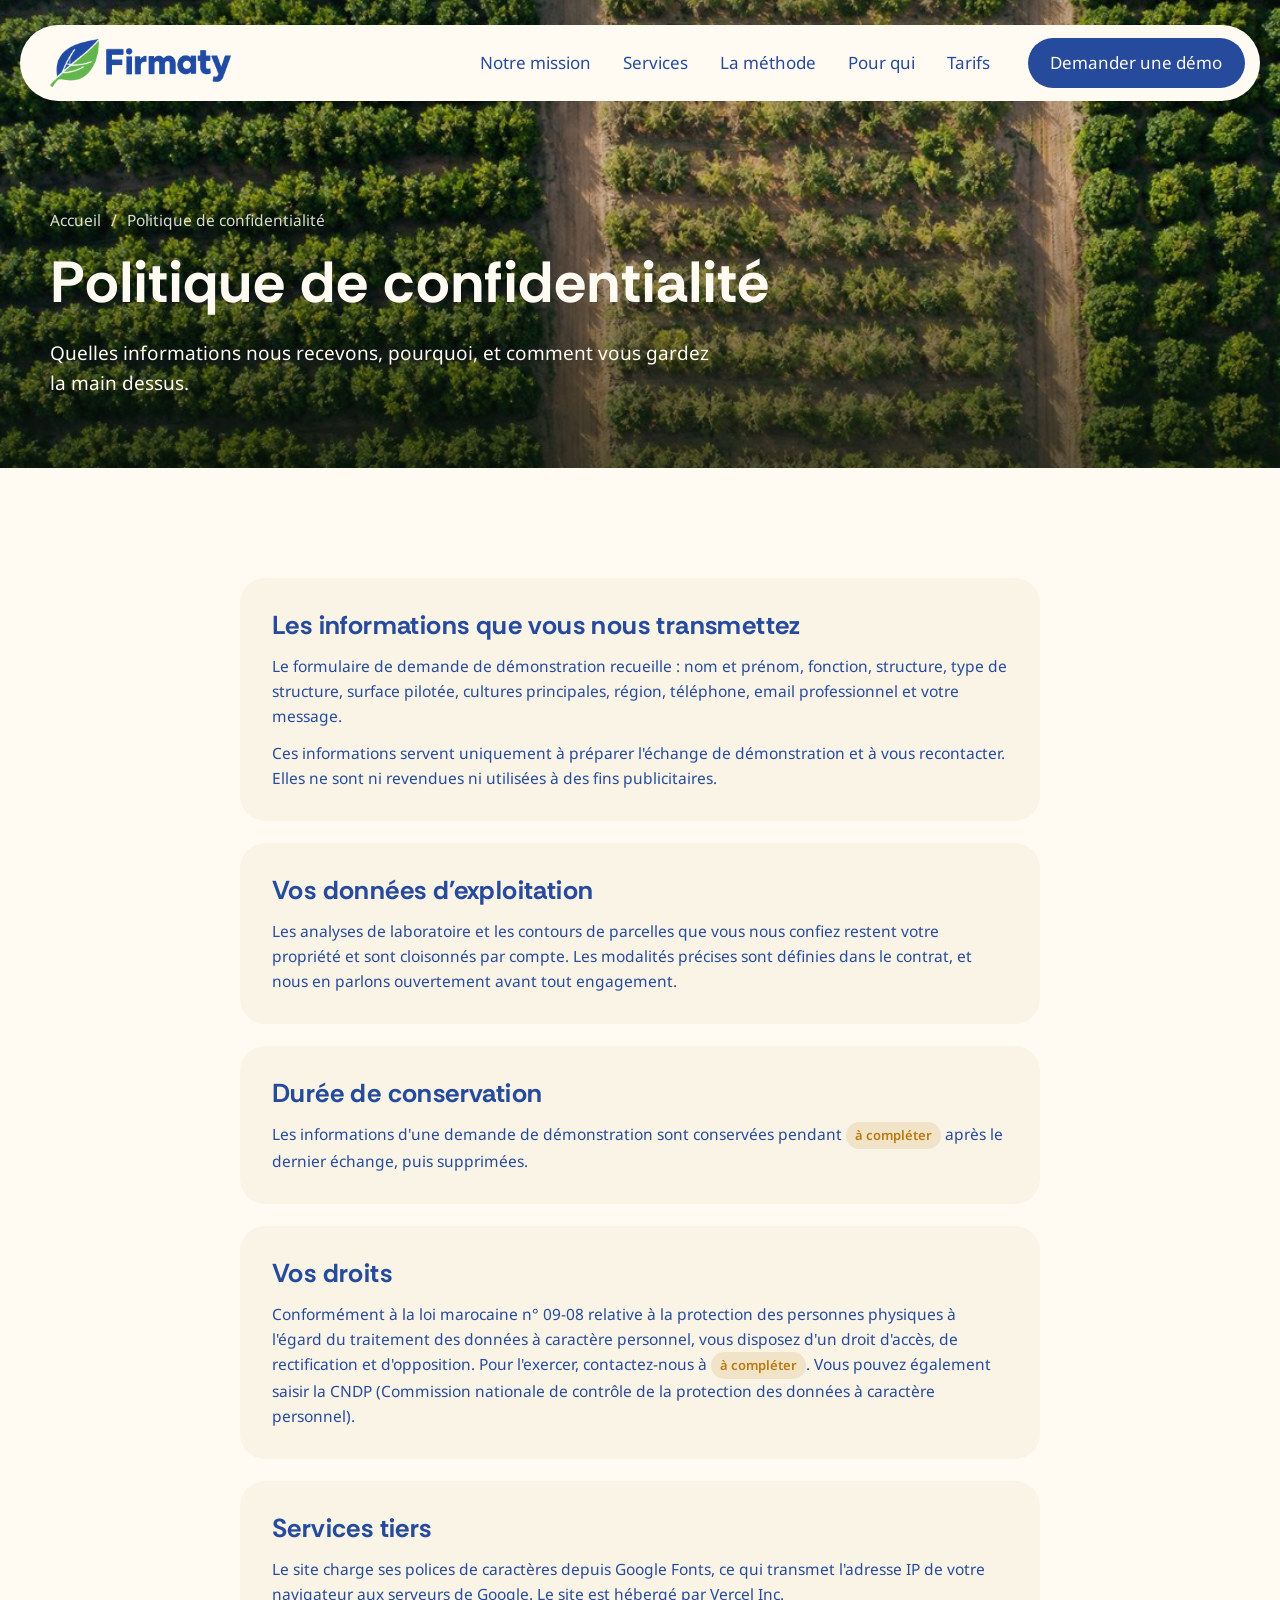
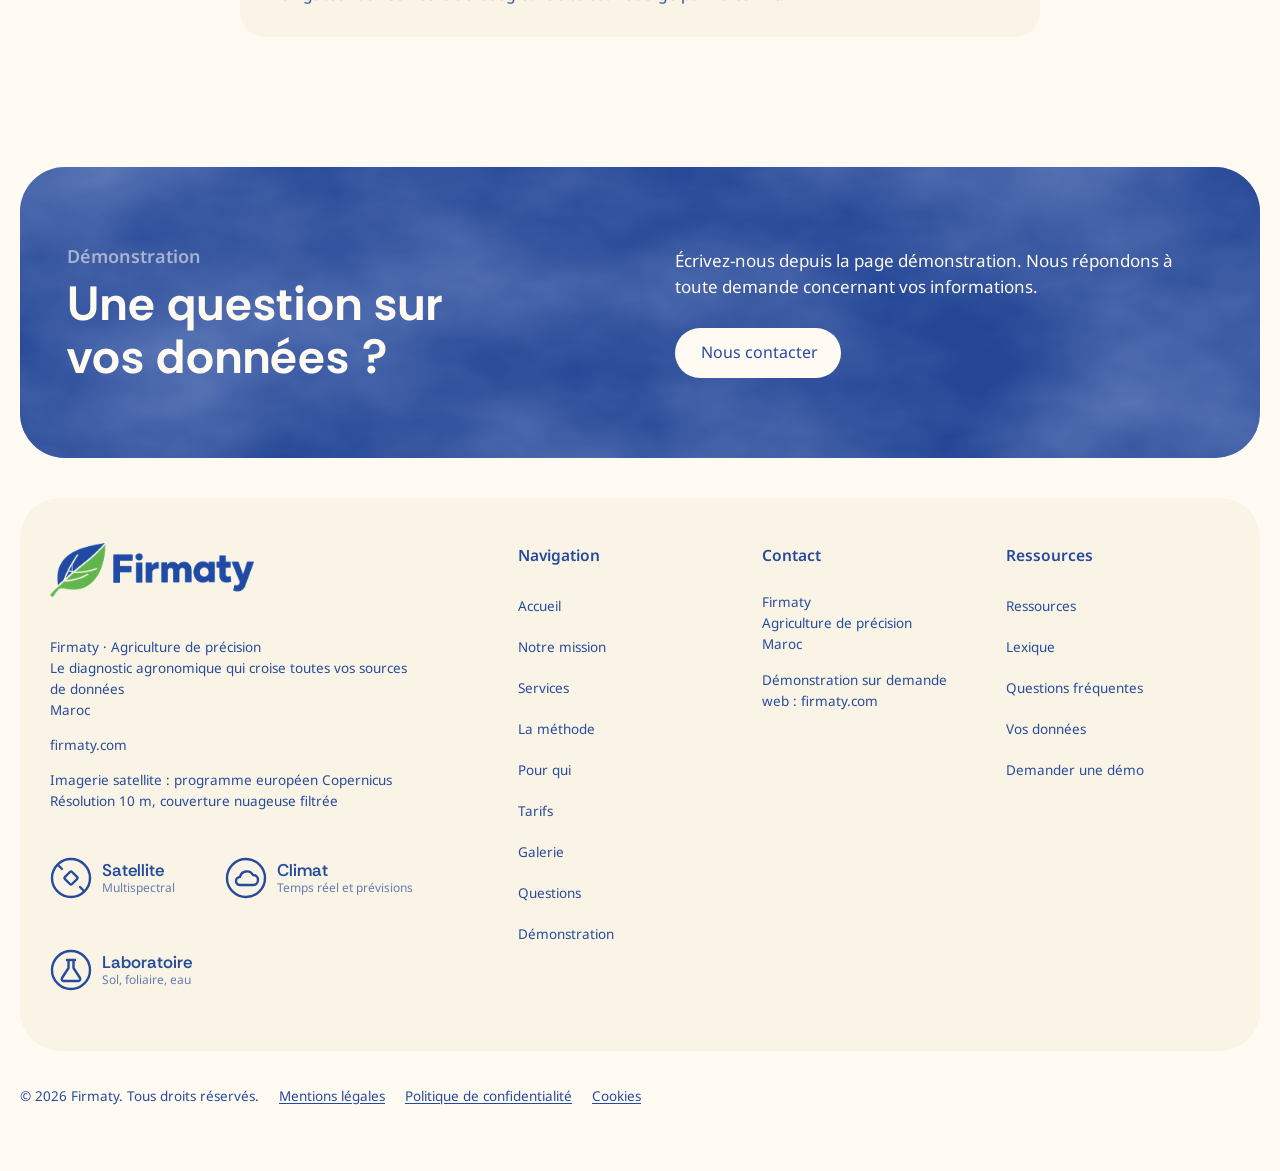
==== commit 78ff68b6: "Retours client : mission avant la méthode, page Services, logo officiel, ambition - Logo Firmaty fou" ====
--- a/site/confidentialite.html
+++ b/site/confidentialite.html
@@ -18,15 +18,15 @@
 <a class="skip" href="#contenu">Aller au contenu</a>
 <div class="hdr" id="hdr">
   <nav class="bar" aria-label="Navigation principale">
-    <a class="logo" href="index.html" aria-label="Firmaty, accueil"><span class="logo-mark"><svg class="leaf" viewBox="0 0 48 48" aria-hidden="true"><path d="M9 39C9 19 22 6 42 6L9 39Z" fill="#274B9C"/><path d="M9 39L42 6C42 26 29 39 9 39Z" fill="#5CBB4C"/><path d="M9 39L36 12M17 31C15.5 26.5 15.5 22 17 18M24 24C23 20 23.5 16 26 12.5M17 31C21.5 32.5 26 32.5 30 30.5M24 24C28 25 32 24.5 35.5 22" fill="none" stroke="#FFFBF3" stroke-width="1.8" stroke-linecap="round"/><path d="M9 39L4.5 43.5" stroke="#274B9C" stroke-width="2.6" stroke-linecap="round"/></svg></span><b>Firmaty</b><span class="vh"></span></a>
+    <a class="logo" href="index.html"><img src="img/logo-firmaty.png" alt="Firmaty, accueil" width="529" height="140"></a>
     <ul class="links">
-      <li><a href="methode.html">La méthode</a></li><li><a href="plateforme.html">La plateforme</a></li><li><a href="pour-qui.html">Pour qui</a></li><li><a href="tarifs.html">Tarifs</a></li><li><a href="questions.html">Questions</a></li>
+      <li><a href="mission.html">Notre mission</a></li><li><a href="services.html">Services</a></li><li><a href="methode.html">La méthode</a></li><li><a href="pour-qui.html">Pour qui</a></li><li><a href="tarifs.html">Tarifs</a></li>
       <li class="cta"><a class="btn btn-blue" href="contact.html">Demander une démo</a></li>
       <li class="bl"><button class="burger" id="burger" aria-expanded="false" aria-controls="drop" aria-label="Ouvrir le menu"><svg viewBox="0 0 24 24" fill="none" stroke="currentColor" stroke-width="2" stroke-linecap="round"><path d="M4 7h16M4 12h16M4 17h16"/></svg></button></li>
     </ul>
   </nav>
 </div>
-<div class="drop" id="drop"><a href="index.html">Accueil</a><a href="methode.html">La méthode</a><a href="plateforme.html">La plateforme</a><a href="pour-qui.html">Pour qui</a><a href="tarifs.html">Tarifs</a><a href="questions.html">Questions</a><a class="btn btn-blue" href="contact.html">Demander une démo</a></div>
+<div class="drop" id="drop"><a href="index.html">Accueil</a><a href="mission.html">Notre mission</a><a href="services.html">Services</a><a href="methode.html">La méthode</a><a href="pour-qui.html">Pour qui</a><a href="tarifs.html">Tarifs</a><a class="btn btn-blue" href="contact.html">Demander une démo</a></div>
 <header class="phero small" id="top">
   <img class="bg" src="img/vue-aerienne.jpg" alt="">
   <p class="crumb a1"><a href="index.html">Accueil</a><span aria-hidden="true">/</span><span>Politique de confidentialité</span></p>
@@ -53,7 +53,7 @@
     <div class="foot">
       <div class="grid">
         <div>
-          <a class="logo" href="index.html" aria-label="Firmaty"><span class="logo-mark"><svg class="leaf" viewBox="0 0 48 48" aria-hidden="true"><path d="M9 39C9 19 22 6 42 6L9 39Z" fill="#274B9C"/><path d="M9 39L42 6C42 26 29 39 9 39Z" fill="#5CBB4C"/><path d="M9 39L36 12M17 31C15.5 26.5 15.5 22 17 18M24 24C23 20 23.5 16 26 12.5M17 31C21.5 32.5 26 32.5 30 30.5M24 24C28 25 32 24.5 35.5 22" fill="none" stroke="#FFFBF3" stroke-width="1.8" stroke-linecap="round"/><path d="M9 39L4.5 43.5" stroke="#274B9C" stroke-width="2.6" stroke-linecap="round"/></svg></span><b>Firmaty</b><span class="vh"></span></a>
+          <a class="logo" href="index.html"><img src="img/logo-firmaty.png" alt="Firmaty" width="529" height="140" loading="lazy"></a>
           <div class="ft-text">
             <p>Firmaty · Agriculture de précision<br>Le diagnostic agronomique qui croise toutes vos sources de données<br>Maroc</p>
             <p>firmaty.com</p>
@@ -65,9 +65,9 @@
             <div class="mark"><svg viewBox="0 0 42 42" fill="none" stroke="#274B9C" stroke-width="2.4" stroke-linecap="round" stroke-linejoin="round"><circle cx="21" cy="21" r="19"/><path d="M17 11h8M18.5 11v8L12 29a2 2 0 0 0 2 3h14a2 2 0 0 0 2-3l-6.5-10v-8"/></svg><span>Laboratoire<small>Sol, foliaire, eau</small></span></div>
           </div>
         </div>
-        <div><h4>Navigation</h4><ul><li><a href="index.html">Accueil</a></li><li><a href="methode.html">La méthode</a></li><li><a href="plateforme.html">La plateforme</a></li><li><a href="pour-qui.html">Pour qui</a></li><li><a href="tarifs.html">Tarifs</a></li><li><a href="questions.html">Questions</a></li><li><a href="galerie.html">Galerie</a></li><li><a href="contact.html">Démonstration</a></li></ul></div>
+        <div><h4>Navigation</h4><ul><li><a href="index.html">Accueil</a></li><li><a href="mission.html">Notre mission</a></li><li><a href="services.html">Services</a></li><li><a href="methode.html">La méthode</a></li><li><a href="pour-qui.html">Pour qui</a></li><li><a href="tarifs.html">Tarifs</a></li><li><a href="galerie.html">Galerie</a></li><li><a href="questions.html">Questions</a></li><li><a href="contact.html">Démonstration</a></li></ul></div>
         <div class="ct"><h4>Contact</h4><p>Firmaty<br>Agriculture de précision<br>Maroc</p><p>Démonstration sur demande<br>web : firmaty.com</p></div>
-        <div class="follow"><h4>Ressources</h4><ul><li><a href="methode.html#lexique">Lexique</a></li><li><a href="questions.html">Questions fréquentes</a></li><li><a href="confidentialite.html">Vos données</a></li><li><a href="contact.html">Demander une démo</a></li></ul></div>
+        <div class="follow"><h4>Ressources</h4><ul><li><a href="ressources.html">Ressources</a></li><li><a href="methode.html#lexique">Lexique</a></li><li><a href="questions.html">Questions fréquentes</a></li><li><a href="confidentialite.html">Vos données</a></li><li><a href="contact.html">Demander une démo</a></li></ul></div>
       </div>
     </div>
   </div>
--- a/site/site.css
+++ b/site/site.css
@@ -38,9 +38,7 @@
 .bar{pointer-events:auto;max-width:1400px;margin:0 auto;height:76px;background:var(--cream);border-radius:40px;display:flex;align-items:center;justify-content:space-between;padding:0 15px 0 30px;transition:box-shadow .3s}
 .hdr.stuck .bar{box-shadow:0 8px 30px rgba(39,75,156,.12)}
 .logo{display:flex;align-items:center;gap:12px;text-decoration:none;color:var(--blue)}
-.logo .leaf{width:46px;height:46px;display:block}
-.logo b{font-family:var(--display);font-size:34px;line-height:1;font-weight:700;letter-spacing:-.5px}
-.logo{gap:10px}
+.logo img{height:48px;width:auto;display:block}
 
 .links{display:flex;align-items:center;list-style:none;margin:0;padding:0}
 .links a{display:block;padding:13px 16px;text-decoration:none;font-size:17px;line-height:26px}
@@ -193,7 +191,7 @@
 .foot-wrap{padding:0 20px;max-width:1440px;margin:40px auto 0;position:relative}
 .foot{background:var(--sand);border-radius:40px;padding:45px 30px 60px}
 .foot .grid{display:grid;grid-template-columns:680px 187px 296px 136px;justify-content:space-between;gap:20px}
-.foot .logo .leaf{width:48px;height:48px}.foot .logo b{font-size:36px}
+.foot .logo img{height:54px}
 
 .foot p{font-size:13.5px;line-height:21px}
 .ft-text{margin-top:40px;display:flex;flex-direction:column;gap:14px;max-width:376px}
@@ -294,7 +292,7 @@
   body{font-size:14.5px;line-height:23px}
   .hdr{padding:calc(env(safe-area-inset-top,0px) + 14px) 14px 0}
   .bar{height:60px;padding:0 8px 0 18px}
-  .logo .leaf{width:34px;height:34px}.logo b{font-size:25px}
+  .logo img{height:36px}
   .links .cta{display:none}
   .drop{left:14px;right:14px;top:calc(env(safe-area-inset-top,0px) + 84px)}
   .hero{padding:0 20px 80px}
@@ -756,3 +754,132 @@
 .cmp-table td:nth-child(3){background:rgba(39,75,156,.04)}
 @media (max-width:1024px){.offers{grid-template-columns:1fr;max-width:560px;margin:0 auto}.offer-who{min-height:0}}
 @media (max-width:650px){.offer{padding:28px 22px;border-radius:22px}.cmp-table th,.cmp-table td{padding:12px 14px;font-size:14px}}
+
+.bignum .pre-n{display:block;font-size:30px;margin:0 0 6px;letter-spacing:0}
+
+/* ================= v3: mission-first, services ================= */
+/* hero entry cards */
+.hero{padding-bottom:70px}
+.hero>.hero-aud{position:absolute;right:50px;bottom:70px;z-index:2;display:flex;flex-direction:column;gap:10px;width:330px}
+.ha-k{font-size:13px;font-weight:600;letter-spacing:.08em;text-transform:uppercase;color:rgba(255,251,243,.8);margin-bottom:2px}
+.hero-aud a{position:relative;display:block;text-decoration:none;color:var(--blue);background:rgba(255,251,243,.92);backdrop-filter:blur(10px);-webkit-backdrop-filter:blur(10px);border-radius:20px;padding:15px 52px 15px 20px;transition:transform .35s cubic-bezier(.3,.7,.2,1),background-color .3s}
+.hero-aud a:hover{transform:translateX(-6px);background:var(--cream)}
+.hero-aud b{display:block;font-family:var(--display);font-size:17px;line-height:22px}
+.hero-aud span{display:block;font-size:13.5px;line-height:19px;color:var(--blue-soft)}
+.hero-aud i{position:absolute;right:16px;top:50%;width:30px;height:30px;margin-top:-15px;border-radius:50%;background:var(--blue);color:var(--cream);display:grid;place-items:center;font-style:normal;font-size:15px;transition:transform .35s}
+.hero-aud a:hover i{transform:translateX(3px)}
+
+/* mission panel refinements */
+.mission-txt>p+p{margin-top:14px}
+.mission-txt>p b{font-weight:600}
+img.mf-leaf{position:absolute;right:-70px;top:-60px;width:300px;height:auto;opacity:.12;pointer-events:none;transform:rotate(-8deg)}
+.mf-grid .wide{grid-column:1/-1}
+.mf-track{position:relative;margin:4px 0 26px;padding-top:14px;display:flex;justify-content:space-between;font-size:12.5px;color:rgba(255,251,243,.7)}
+.mf-track::before{content:"";position:absolute;left:0;right:0;top:0;height:6px;border-radius:6px;background:rgba(255,251,243,.15)}
+.mf-track i{position:absolute;left:0;top:0;height:6px;border-radius:6px;width:var(--p);min-width:10px;background:#8FD19E;box-shadow:0 0 0 4px rgba(143,209,158,.25)}
+.mf-quote{position:relative;font-family:var(--display);font-size:20px;line-height:28px;font-weight:600;margin-bottom:26px;max-width:380px}
+
+/* services page */
+.srv-index-wrap{padding-bottom:0}
+.srv-index{list-style:none;padding:0;margin:0 auto;display:flex;flex-wrap:wrap;justify-content:center;gap:10px}
+.srv-index a{display:flex;align-items:center;gap:10px;text-decoration:none;background:var(--white);border:1px solid rgba(39,75,156,.16);border-radius:40px;padding:10px 20px 10px 10px;font-weight:600;font-size:15.5px;transition:background-color .3s,color .3s,border-color .3s}
+.srv-index a:hover{background:var(--blue);color:var(--cream);border-color:var(--blue)}
+.srv-index span{width:32px;height:32px;border-radius:50%;background:var(--sand);color:var(--blue);display:grid;place-items:center;font-size:12.5px;font-family:var(--display);font-weight:700}
+.srv{max-width:1450px;margin:0 auto;padding:110px 50px 0;display:grid;grid-template-columns:minmax(0,1fr) minmax(0,1.05fr);gap:70px;align-items:center;scroll-margin-top:110px}
+.srv.rev .srv-txt{order:2}
+.srv-n{display:flex;align-items:center;gap:12px;font-size:14px;font-weight:600;letter-spacing:.06em;text-transform:uppercase;color:var(--blue-soft)}
+.srv-n span{font-family:var(--display);font-size:46px;line-height:1;letter-spacing:-1px;color:var(--blue);opacity:.18}
+.srv-txt .h2{margin:10px 0 22px}
+.srv-txt>p{font-size:16px;line-height:26px;max-width:560px}
+.srv-media{position:relative;border-radius:30px;overflow:hidden;min-height:470px;background:var(--sand)}
+.srv-media>img{position:absolute;inset:0;width:100%;height:100%;object-fit:cover;transition:transform 1.4s ease}
+.srv-media:hover>img{transform:scale(1.03)}
+.indices{display:flex;gap:10px;margin:22px 0 4px;flex-wrap:wrap}
+.indices div{background:var(--sand);border-radius:16px;padding:10px 14px}
+.indices dt{font-family:var(--display);font-weight:700;font-size:16px}
+.indices dd{margin:0;font-size:13px;color:var(--blue-soft)}
+
+/* alerts feed (services) */
+.srv-media:has(.feed){min-height:0;background:linear-gradient(160deg,#EAF0FA,var(--sand));padding:44px 40px}
+.feed{position:relative;background:var(--white);border-radius:24px;padding:26px 24px 18px;box-shadow:0 30px 60px -30px rgba(39,75,156,.35)}
+.feed-head{display:flex;justify-content:space-between;align-items:center;margin-bottom:18px}
+.feed-head b{font-family:var(--display);font-size:22px}
+.live{display:flex;align-items:center;gap:8px;background:#2F9E5B;color:#fff;font-size:12.5px;font-weight:700;letter-spacing:.06em;text-transform:uppercase;padding:7px 14px;border-radius:30px}
+.live i{width:8px;height:8px;border-radius:50%;background:#fff;animation:blink 1.6s ease-in-out infinite}
+@keyframes blink{50%{opacity:.25}}
+.feed-list{list-style:none;padding:0;margin:0;display:flex;flex-direction:column;gap:10px}
+.al{display:flex;gap:14px;border-radius:16px;padding:14px 16px;border-left:4px solid;opacity:0;transform:translateY(14px);transition:opacity .6s ease,transform .7s cubic-bezier(.3,.7,.2,1)}
+.feed.play .al{opacity:1;transform:none}
+.feed.play .al:nth-child(2){transition-delay:.35s}.feed.play .al:nth-child(3){transition-delay:.7s}
+.al.crit{background:#FDF0EE;border-color:var(--crit)}.al.warn{background:#FDF6E3;border-color:var(--warn)}.al.inf{background:#EEF3FB;border-color:var(--blue)}
+.al-ic{flex:none;width:34px;height:34px;border-radius:50%;display:grid;place-items:center;background:var(--white)}
+.al-ic svg{width:18px;height:18px}
+.al.crit .al-ic{color:var(--crit)}.al.warn .al-ic{color:var(--warn)}.al.inf .al-ic{color:var(--blue)}
+.al b{display:block;font-size:15.5px;line-height:21px}
+.al p{font-size:14px;line-height:20px;margin:2px 0 4px}
+.al time{font-size:12.5px;color:var(--blue-soft)}
+.feed-note{font-size:12px;color:var(--blue-soft);margin-top:12px;text-align:center}
+
+/* mission page */
+.manifesto{position:relative;max-width:1100px;margin:0 auto;padding:120px 50px 10px;text-align:center}
+.mf-mark{width:74px;height:auto;margin:0 auto 26px}
+.manifesto-q{font-family:var(--display);font-weight:600;font-size:38px;line-height:50px;letter-spacing:-.2px;text-wrap:balance}
+.manifesto-q em{font-style:normal;color:#3E9A4C;background:linear-gradient(transparent 62%,rgba(92,187,76,.18) 62%)}
+.mission.page .media{min-height:560px}
+.road-box .lede{max-width:44em}
+.road{list-style:none;padding:0;margin:50px 0 10px;width:100%;display:grid;grid-template-columns:repeat(3,minmax(0,1fr));gap:30px;position:relative}
+.road::before,.road::after{content:"";position:absolute;top:11px;left:11px;right:calc(33.3% - 11px);height:3px;border-radius:3px}
+.road::before{background:rgba(39,75,156,.14);right:0}
+.road::after{background:var(--blue);transform:scaleX(0);transform-origin:left;transition:transform 1.8s cubic-bezier(.4,.1,.2,1)}
+.road.play::after{transform:scaleX(.5)}
+.road li{position:relative;padding-top:40px}
+.road-dot{position:absolute;top:0;left:0;width:25px;height:25px;border-radius:50%;background:var(--cream);border:3px solid rgba(39,75,156,.25)}
+.road .r-done .road-dot{background:var(--blue);border-color:var(--blue)}
+.road .r-now .road-dot{background:#5CBB4C;border-color:#5CBB4C;box-shadow:0 0 0 0 rgba(92,187,76,.5);animation:pulse 2s ease-out infinite}
+@keyframes pulse{0%{box-shadow:0 0 0 0 rgba(92,187,76,.5)}100%{box-shadow:0 0 0 16px rgba(92,187,76,0)}}
+.road-y{font-size:13.5px;font-weight:700;letter-spacing:.08em;text-transform:uppercase;color:var(--blue-soft);margin-bottom:6px}
+.road .r-now .road-y{color:#3E9A4C}
+.road h3{font-size:24px;line-height:31px;margin-bottom:8px}
+.road li>p:last-child{font-size:15px;line-height:23px;max-width:340px}
+.road-stats{display:grid;grid-template-columns:repeat(3,minmax(0,1fr));gap:20px;width:100%;margin-top:40px}
+.road-stats div{background:var(--cream);border-radius:25px;padding:28px}
+.road-stats b{display:block;font-family:var(--display);font-size:58px;line-height:1;letter-spacing:-1px;font-variant-numeric:tabular-nums}
+.road-stats span{display:block;margin-top:10px;font-size:15px;color:var(--blue-soft)}
+.values .card{gap:30px}
+.v-n{font-family:var(--display);font-weight:700;font-size:15px;color:#3E9A4C;width:44px;height:44px;border-radius:50%;background:rgba(92,187,76,.14);display:grid;place-items:center}
+.more-link{text-align:center;margin-top:34px}.more-link a{font-weight:600;text-underline-offset:5px}
+
+/* ressources */
+.res-grid{display:grid;grid-template-columns:repeat(3,minmax(0,1fr));gap:20px;margin-top:40px}
+.res{display:flex;flex-direction:column;text-decoration:none;background:var(--white);border:1px solid rgba(39,75,156,.12);border-radius:25px;padding:14px 14px 26px;transition:transform .4s cubic-bezier(.3,.7,.2,1),box-shadow .4s}
+.res:hover{transform:translateY(-4px);box-shadow:0 24px 50px -28px rgba(39,75,156,.45)}
+.res.out{display:none}
+.res-art{display:grid;place-items:center;height:150px;border-radius:18px;margin-bottom:22px;background:var(--sand)}
+.res-art.guide{background:linear-gradient(140deg,#E7EEF9,#F9F4E6)}.res-art.tech{background:linear-gradient(140deg,#EAF4E6,#F9F4E6)}.res-art.form{background:linear-gradient(140deg,#F8EEDD,#F9F4E6)}.res-art.firm{background:linear-gradient(140deg,#274B9C,#3D63B5)}
+.res-art .ico{width:76px;height:76px;background:var(--white)}.res-art .ico svg{width:40px;height:40px}
+.res-cat,.res h3,.res p,.res-meta,.res-more{padding:0 12px}
+.res-cat{font-size:12.5px;font-weight:700;letter-spacing:.06em;text-transform:uppercase;color:var(--blue-soft)}
+.res h3{font-size:21px;line-height:28px;margin:8px 0 10px}
+.res p{font-size:14.5px;line-height:22px;flex:1}
+.res-meta{display:flex;gap:16px;font-size:13px;color:var(--blue-soft);margin:16px 0 12px}
+.res-more{font-weight:600;font-size:15px}
+
+@media (max-width:1300px){.hero-aud{width:290px;right:30px}}
+@media (max-width:1100px){.hero>.hero-aud{position:relative;right:auto;bottom:auto;width:auto;flex-direction:row;flex-wrap:wrap;margin-top:28px}.hero-aud .ha-k{width:100%}.hero-aud a{flex:1 1 220px}.hero{height:auto;min-height:100svh;padding-top:150px}}
+@media (max-width:1024px){
+  .srv,.srv.rev{grid-template-columns:1fr;gap:34px;padding-top:90px}.srv.rev .srv-txt{order:0}.srv-media{min-height:360px}
+  .res-grid{grid-template-columns:1fr 1fr}.road{grid-template-columns:1fr;gap:26px}.road::before,.road::after{display:none}
+  .road-stats{grid-template-columns:1fr 1fr 1fr}.manifesto-q{font-size:30px;line-height:40px}.grid4.values{grid-template-columns:1fr 1fr}
+}
+@media (max-width:650px){
+  .hero-aud a{flex:1 1 100%}.hero-aud{gap:8px}
+  .srv{padding:80px 20px 0}.srv-n span{font-size:36px}.srv-media{min-height:280px;border-radius:22px}
+  .srv-media:has(.feed){padding:18px 12px}.feed{padding:18px 14px 14px}.feed-head b{font-size:18px}.live{font-size:11px;padding:6px 10px}
+  .manifesto{padding:90px 20px 0}.manifesto-q{font-size:24px;line-height:33px}
+  .road-stats{grid-template-columns:1fr}.road-stats b{font-size:44px}.res-grid,.grid4.values{grid-template-columns:1fr}
+  .mission.page .media{min-height:320px}.mf-quote{font-size:17px;line-height:24px}
+}
+@media (prefers-reduced-motion:reduce){.al{opacity:1;transform:none;transition:none}.road::after{transition:none}.live i,.road .r-now .road-dot{animation:none}.hero-aud a,.res,.srv-media>img{transition:none}}
+.disc.core .ic img{width:100%;height:100%;object-fit:contain;display:block}
+.aud{position:relative}.aud-anchor{position:absolute;top:-110px}
+.hero-aud .ha-k{color:rgba(255,251,243,.85)}
